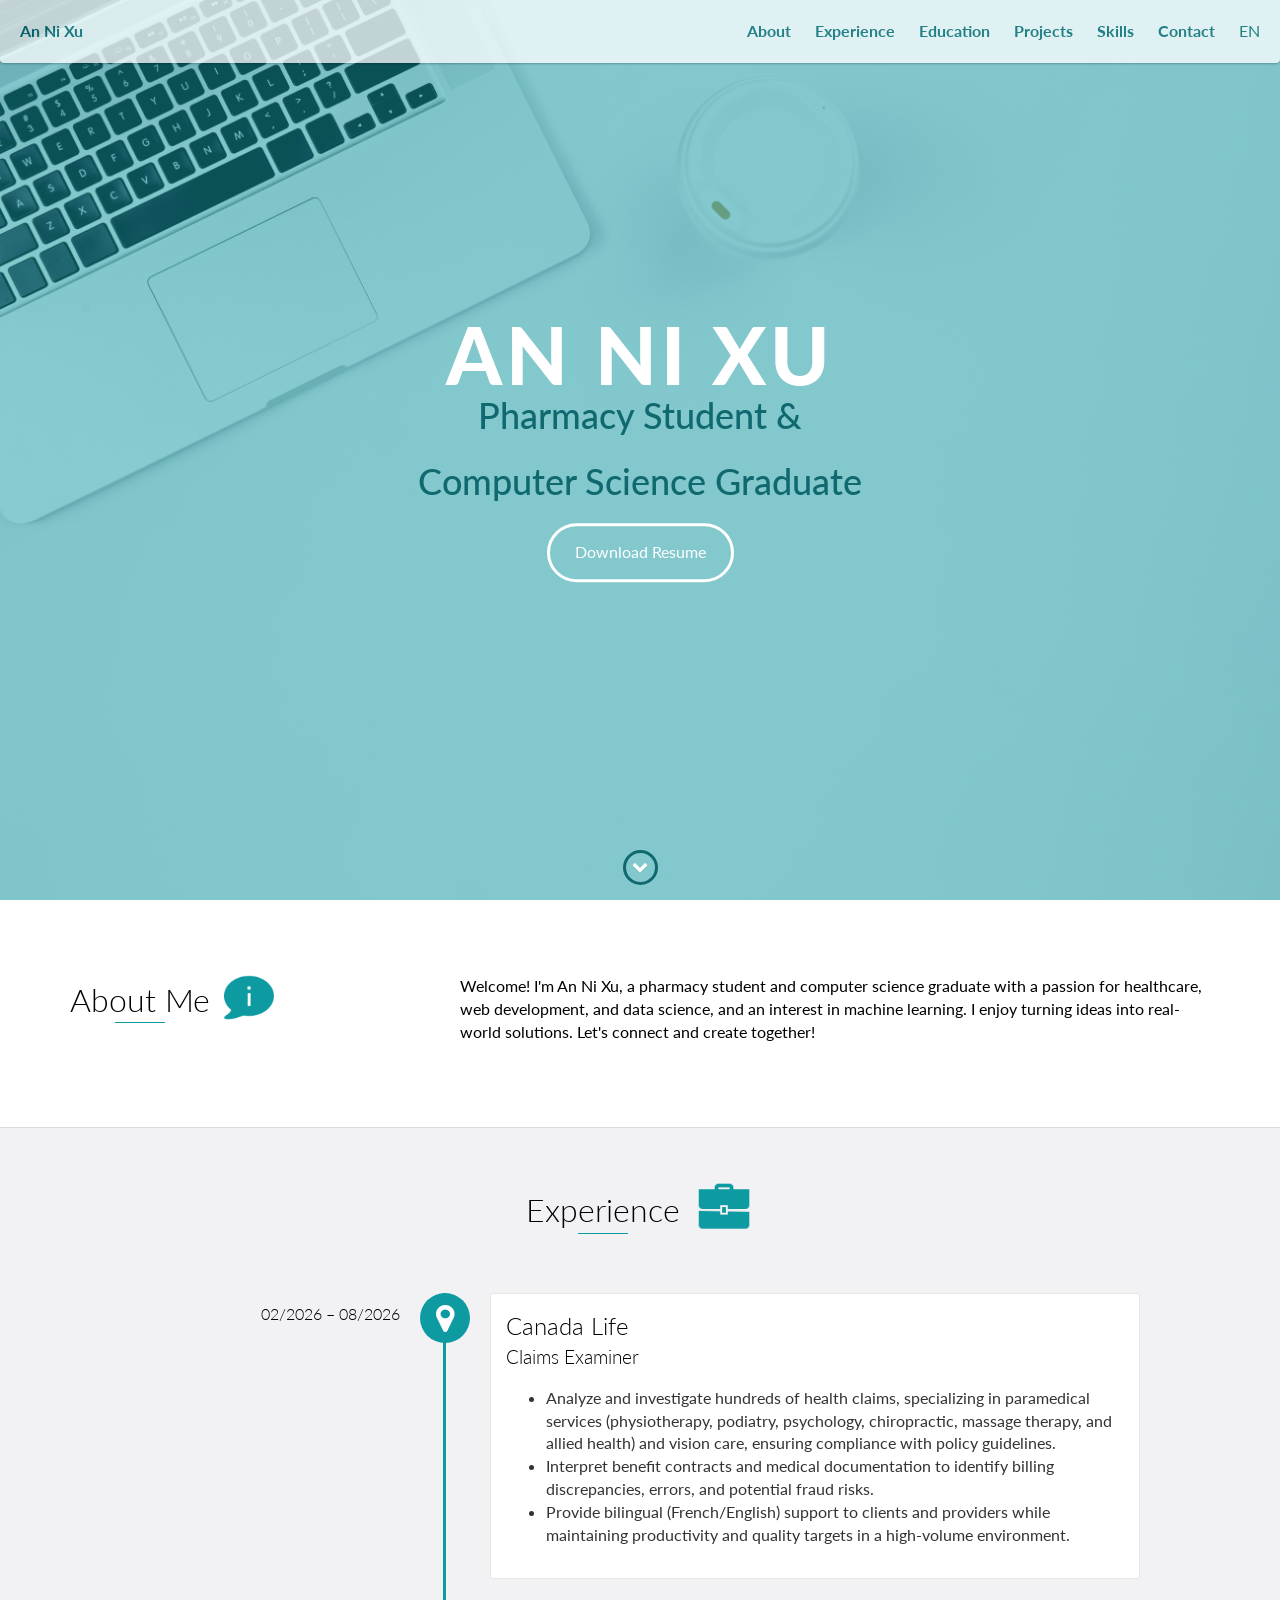
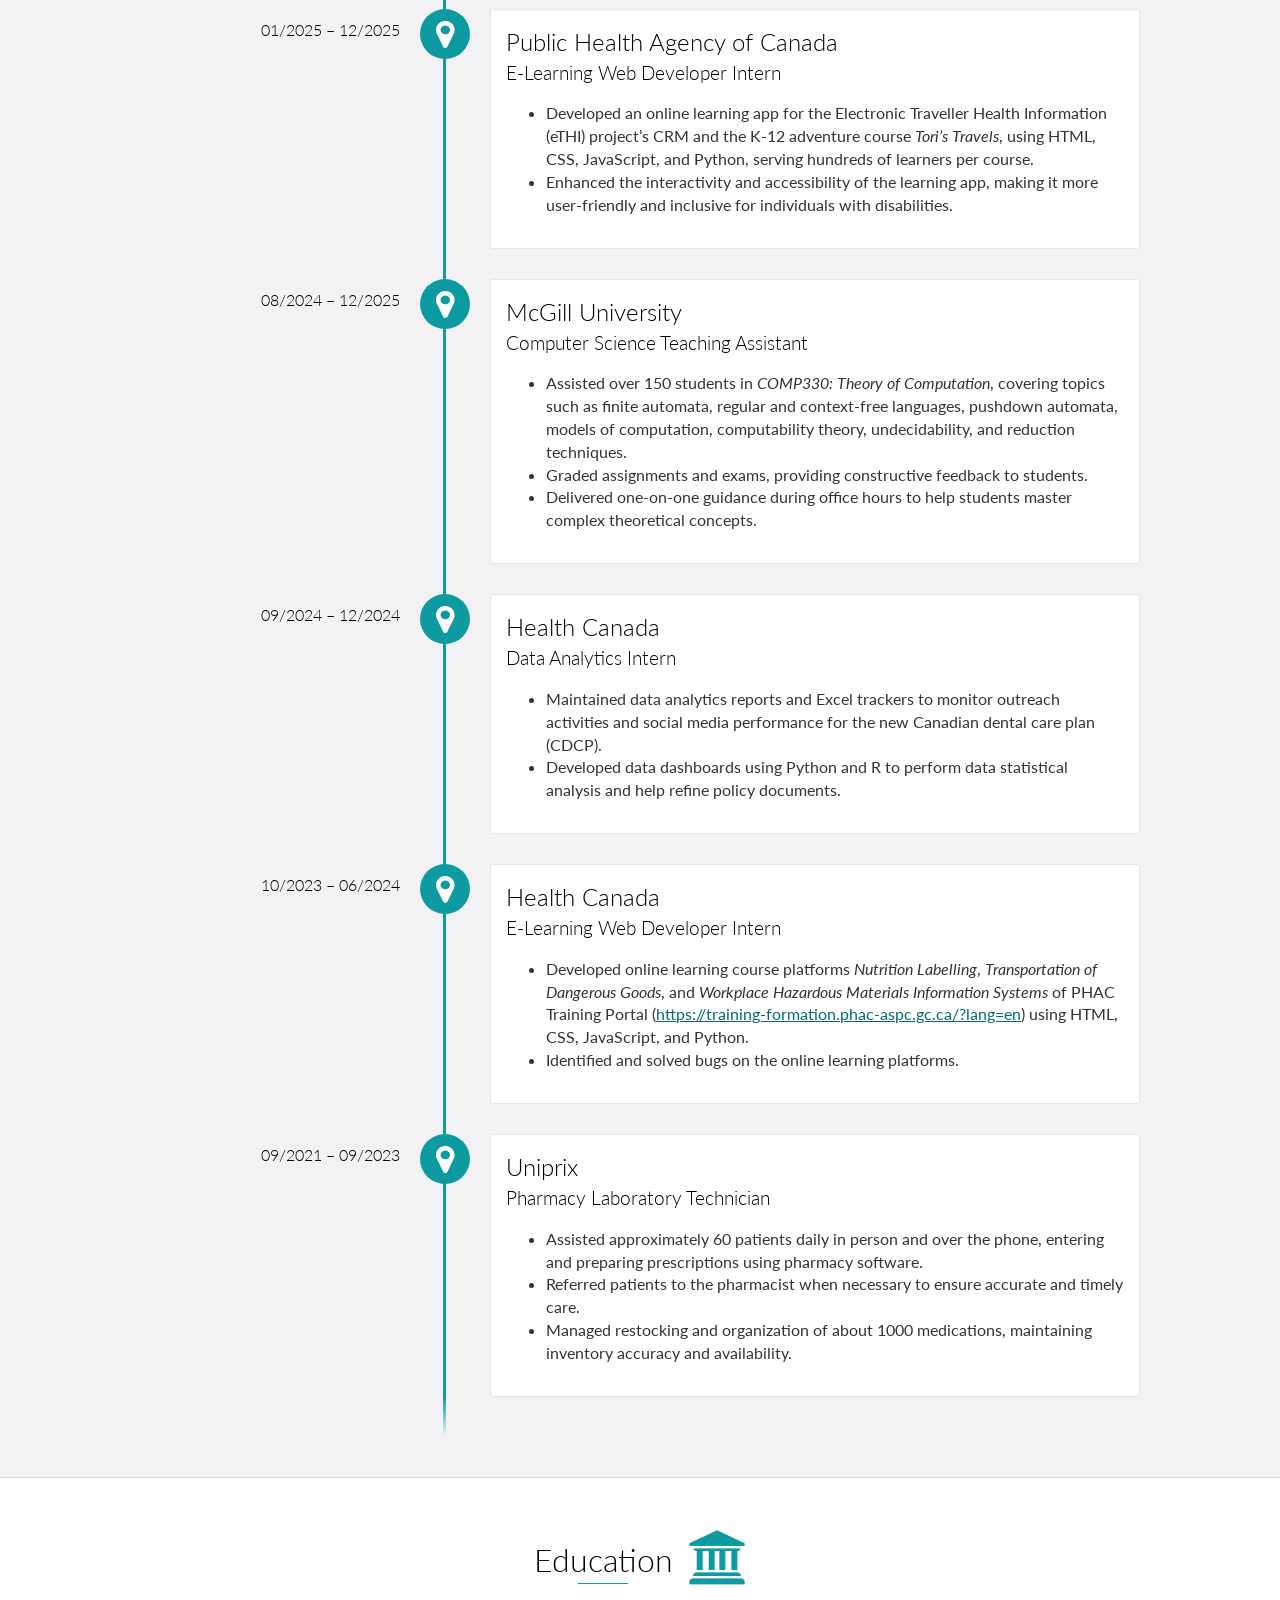
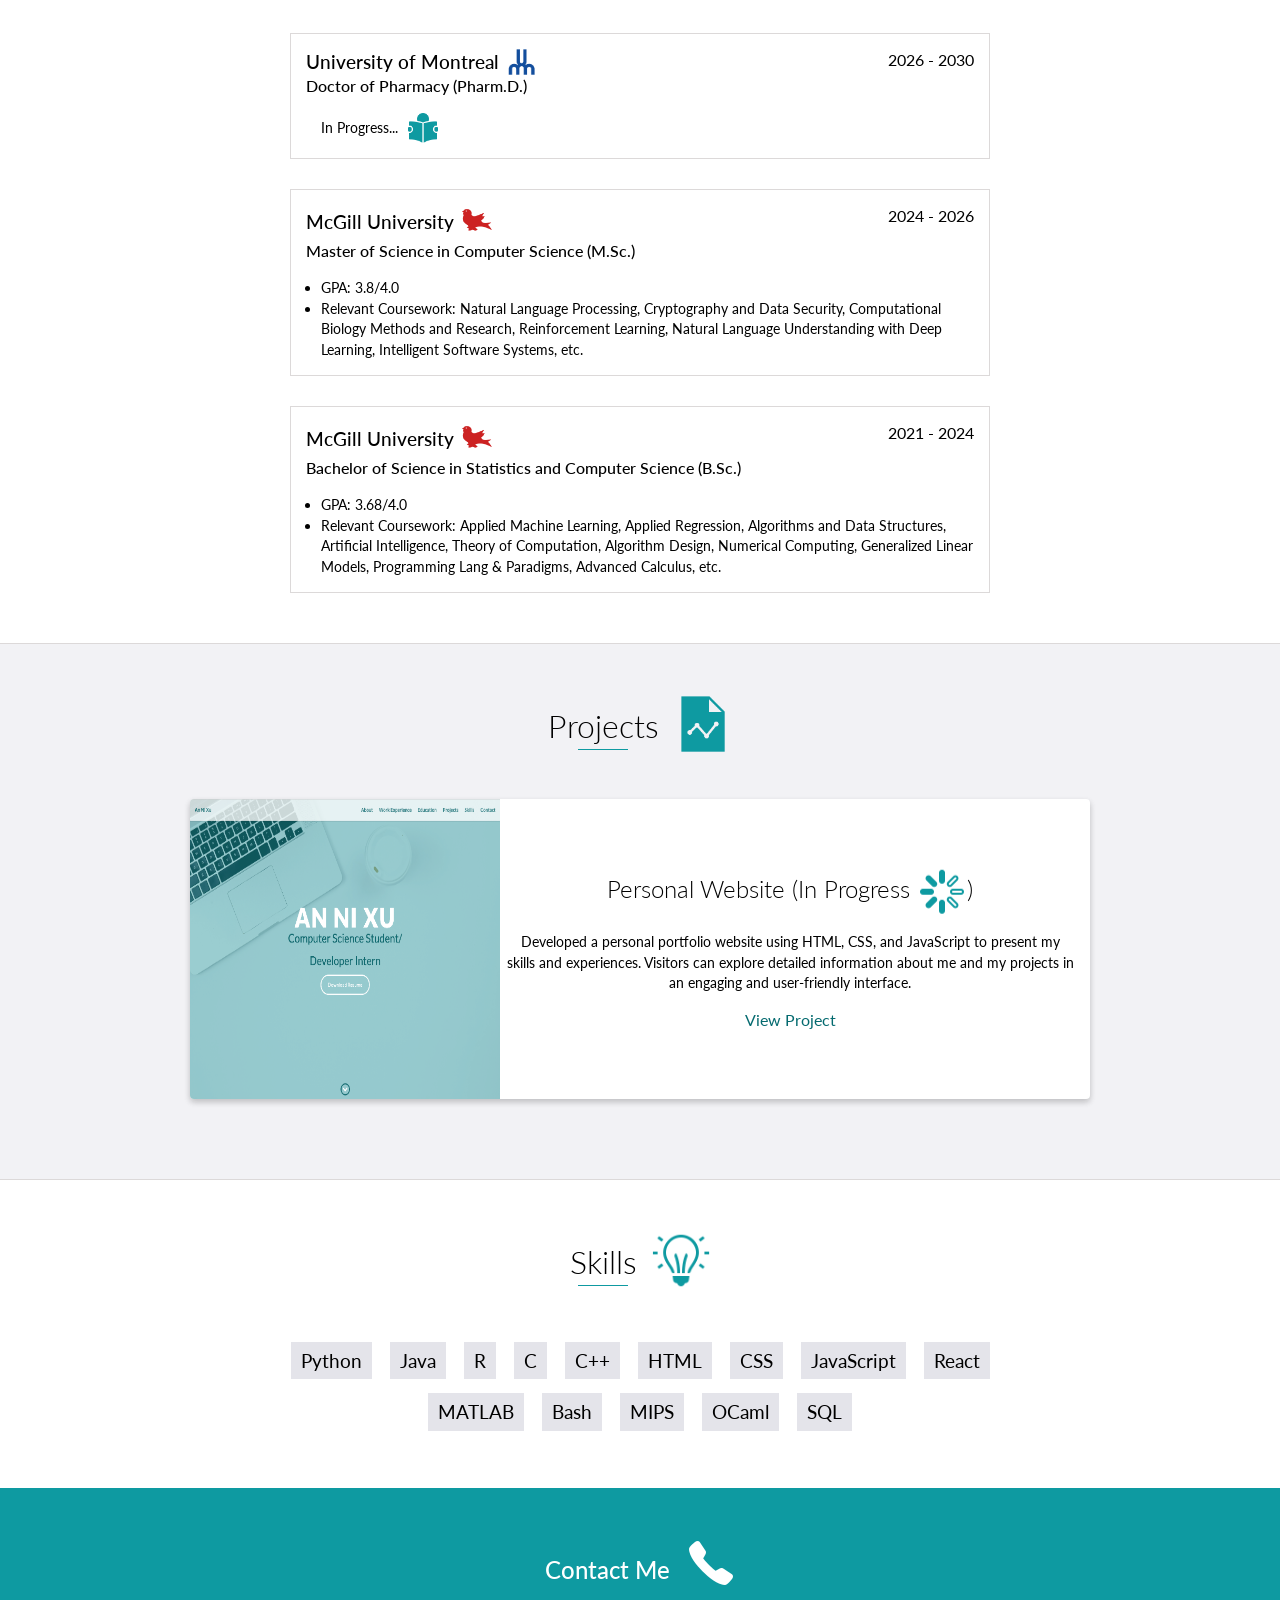
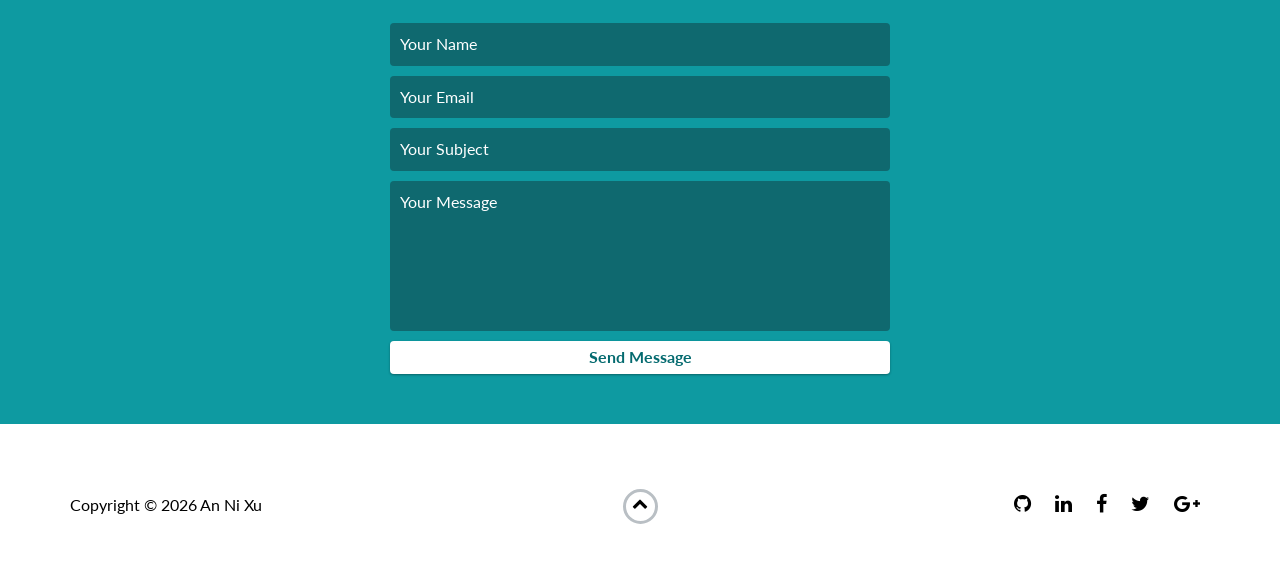
==== index.html @ 026b4505 "projects removal" ====
<!doctype html>
<html class="no-js" lang="en">
  <head>
    <meta charset="utf-8" />
    <meta http-equiv="X-UA-Compatible" content="IE=edge" />
    <meta name="viewport" content="width=device-width, initial-scale=1" />
    <title>An Ni Xu's Portfolio</title>
    <link rel="shortcut icon" href="favicon.ico" type="image/x-icon" />
    <link rel="icon" href="favicon.ico" type="image/x-icon" />
    <link
      href="https://fonts.googleapis.com/css?family=Lato:300,400,700,900"
      rel="stylesheet"
    />
    <link rel="stylesheet" href="libs/font-awesome/css/font-awesome.min.css" />
    <link href="css/bootstrap.min.css" rel="stylesheet" />
    <link href="css/styles.css" rel="stylesheet" />
  </head>

  <body>
    <div id="mobile-menu-open" class="shadow-large">
      <i class="fa fa-bars" aria-hidden="true"></i>
    </div>
    <!-- End #mobile-menu-toggle -->
    <header>
      <div id="mobile-menu-close">
        <span>Close</span> <i class="fa fa-times" aria-hidden="true"></i>
      </div>

      <ul id="menu" class="shadow">
        <li style="float: left; text-align: center">
          <a href="#lead"><strong>An Ni Xu</strong></a>
        </li>
        <li>
          <a href="#about"><strong data-i18n="nav_about">About</strong></a>
        </li>
        <li>
          <a href="#experience"
            ><strong data-i18n="nav_experience">Work Experience</strong></a
          >
        </li>
        <li>
          <a href="#education"
            ><strong data-i18n="nav_education">Education</strong></a
          >
        </li>
        <li>
          <a href="#projects"
            ><strong data-i18n="nav_projects">Projects</strong></a
          >
        </li>
        <li>
          <a href="#skills"><strong data-i18n="nav_skills">Skills</strong></a>
        </li>
        <li>
          <a href="#contact"
            ><strong data-i18n="nav_contact">Contact</strong></a
          >
        </li>

        <li class="language-switcher">
          <a href="#" id="language-toggle"><strong>EN</strong></a>
        </li>
      </ul>
    </header>
    <!-- End header -->

    <div id="lead">
      <div id="lead-content">
        <h1>An Ni Xu</h1>
        <h2 data-i18n="status1">Pharmacy Student &</h2>
        <h2 data-i18n="status2">Computer Science Graduate</h2>
        <a
          href="./pdfs/cv.pdf"
          target="_blank"
          class="btn-rounded-white"
          data-i18n="download_resume"
          >Download Resume</a
        >
      </div>
      <!-- End #lead-content -->

      <div id="lead-overlay"></div>

      <div id="lead-down">
        <span>
          <i class="fa fa-chevron-down" aria-hidden="true"></i>
        </span>
      </div>
      <!-- End #lead-down -->
    </div>
    <!-- End #lead -->

    <div id="about">
      <div class="container">
        <div class="row">
          <div class="col-md-4">
            <h2 class="heading" data-i18n="about_heading">About Me</h2>
            <img
              src="images/about-me-icon.png"
              style="
                margin-left: 10px;
                padding-bottom: 20px;
                width: 50px;
                height: 65px;
              "
              alt="Information icon"
            />
          </div>
          <div class="col-md-8">
            <p data-i18n="about_text">
              Welcome! I'm An Ni Xu, a pharmacy student and computer science
              graduate with a passion for healthcare, web development, and data
              science, and an interest in machine learning. I enjoy turning
              ideas into real-world solutions. Let’s connect and create
              together!
            </p>
          </div>
        </div>
      </div>
    </div>
    <!-- End #about -->

    <div id="experience" class="background-alt">
      <h2 class="heading" data-i18n="nav_experience">Work Experience</h2>
      <img
        src="images/work-icon.png"
        style="
          align-items: center;
          margin-left: 10px;
          padding-bottom: 20px;
          width: 60px;
          height: 80px;
        "
        alt="Work bag icon"
      />

      <div id="experience-timeline">
        <div data-date="02/2026 – 08/2026">
          <h3 data-i18n="canada_life">Canada Life</h3>
          <h4 data-i18n="claims_examiner">Claims Examiner</h4>
          <ul>
            <li data-i18n="CE_job1">
              Analyze and investigate hundreds of health claims, specializing in
              paramedical services (physiotherapy, podiatry, psychology,
              chiropractic, massage therapy, and allied health) and vision care,
              ensuring compliance with policy guidelines.
            </li>
            <li data-i18n="CE_job2">
              Interpret benefit contracts and medical documentation to identify
              billing discrepancies, errors, and potential fraud risks.
            </li>
            <li data-i18n="CE_job3">
              Provide bilingual (French/English) support to clients and
              providers while maintaining productivity and quality targets in a
              high-volume environment.
            </li>
          </ul>
        </div>

        <div data-date="01/2025 – 12/2025">
          <h3 data-i18n="public_health">Public Health Agency of Canada</h3>
          <h4 data-i18n="web_dev">E-Learning Web Developer Intern</h4>
          <ul>
            <li data-i18n="phac_dev_job1">
              Developed an online learning app for the Electronic Traveller
              Health Information (eTHI) project’s CRM and the K-12 adventure
              course <em>Tori’s Travels</em>, using HTML, CSS, JavaScript, and
              Python, serving hundreds of learners per course.
            </li>
            <li data-i18n="phac_dev_job2">
              Enhanced the interactivity and accessibility of the learning app,
              making it more user-friendly and inclusive for individuals with
              disabilities.
            </li>
          </ul>
        </div>

        <div data-date="08/2024 – 12/2025">
          <h3 data-i18n="mcgill_university">McGill University</h3>
          <h4 data-i18n="ta">Teaching Assistant</h4>
          <ul>
            <li data-i18n="ta_job1">
              Assisted over 150 students in
              <em>COMP330: Theory of Computation</em>, covering topics such as
              finite automata, regular and context-free languages, pushdown
              automata, models of computation, computability theory,
              undecidability, and reduction techniques.
            </li>
            <li data-i18n="ta_job2">
              Graded assignments and exams, providing constructive feedback to
              students.
            </li>
            <li data-i18n="ta_job3">
              Delivered one-on-one guidance during office hours to help students
              master complex theoretical concepts.
            </li>
          </ul>
        </div>

        <div data-date="09/2024 – 12/2024">
          <h3 data-i18n="health_canada">Health Canada</h3>
          <h4 data-i18n="data_analytics">Data Analytics Intern</h4>
          <ul>
            <li data-i18n="hc_data_job1">
              Maintained data analytics reports and Excel trackers to monitor
              outreach activities and social media performance for the new
              Canadian dental care plan (CDCP).
            </li>
            <li data-i18n="hc_data_job2">
              Developed data dashboards using Python and R to perform data
              statistical analysis and help refine policy documents.
            </li>
          </ul>
        </div>

        <div data-date="10/2023 – 06/2024">
          <h3 data-i18n="health_canada">Health Canada</h3>
          <h4 data-i18n="web_dev">E-Learning Web Developer Intern</h4>
          <ul>
            <li data-i18n="hc_dev_job1">
              Developed online learning course platforms
              <em>Nutrition Labelling</em>,
              <em>Transportation of Dangerous Goods</em>, and
              <em>Workplace Hazardous Materials Information Systems</em> of PHAC
              Training Portal (<a
                href="https://training-formation.phac-aspc.gc.ca/?lang=en"
                target="_blank"
                ><u>https://training-formation.phac-aspc.gc.ca/?lang=en</u></a
              >) using HTML, CSS, JavaScript, and Python.
            </li>
            <li data-i18n="hc_dev_job2">
              Identified and solved bugs on the online learning platforms.
            </li>
          </ul>
        </div>

        <div data-date="09/2021 – 09/2023">
          <h3>Uniprix</h3>
          <h4 data-i18n="lab_tech">Pharmacy Laboratory Technician</h4>
          <ul>
            <li data-i18n="pharm_tech_job1">
              Assisted approximately 60 patients daily in person and over the
              phone, entering and preparing prescriptions using pharmacy
              software.
            </li>
            <li data-i18n="pharm_tech_job2">
              Referred patients to the pharmacist when necessary to ensure
              accurate and timely care.
            </li>
            <li data-i18n="pharm_tech_job3">
              Managed restocking and organization of about 1000 medications,
              maintaining inventory accuracy and availability.
            </li>
          </ul>
        </div>
      </div>
    </div>
    <!-- End #experience -->

    <div id="education">
      <h2 class="heading" data-i18n="nav_education">Education</h2>
      <img
        src="images/university-icon.png"
        style="
          margin-left: 10px;
          padding-bottom: 20px;
          width: 60px;
          height: 80px;
        "
        alt="University icon"
      />

      <div class="education-block">
        <a href="https://www.umontreal.ca/" target="_blank">
          <h3 class="text-bigger-hover">
            <span data-i18n="university_of_montreal"
              >University of Montreal</span
            >
            <img
              src="images/udem-icon.png"
              class="title-icon-beside"
              alt="University of Montreal icon, a stylized blue “U” and “M” monogram"
            /></h3
        ></a>
        <span class="education-date">2026 - 2030</span>
        <a
          href="https://pharm.umontreal.ca/etudes/premier-cycle/doctorat-de-premier-cycle-en-pharmacie-pharm-d/"
          target="_blank"
        >
          <h4 data-i18n="doctor_pharmacy">Doctor of Pharmacy (Pharm.D.)</h4></a
        >
        <ul>
          <li class="status-item">
            <span data-i18n="in_progress">In progress...</span>
            <img
              src="images/study-icon.png"
              style="height: 3rem"
              alt="study icon"
            />
          </li>
        </ul>
      </div>

      <!-- End .education-block -->
      <div class="education-block">
        <a href="https://www.mcgill.ca" target="_blank">
          <h3 class="text-bigger-hover">
            <span data-i18n="mcgill_university">McGill University</span>
            <img
              src="images/mcgill-icon.png"
              class="title-icon-beside"
              alt="McGill icon, a red martlet"
            /></h3
        ></a>
        <span class="education-date">2024 - 2026</span>
        <a
          href="https://www.mcgill.ca/study/2024-2025/faculties/science/graduate/programs/master-science-msc-computer-science-non-thesis"
          target="_blank"
        >
          <h4 data-i18n="master_science_cs">
            Master of Science in Computer Science (M.Sc.)
          </h4></a
        >
        <ul>
          <li>GPA: 3.8/4.0</li>
          <li>
            Relevant Coursework: Natural Language Processing, Cryptography and
            Data Security, Computational Biology Methods and Research,
            Reinforcement Learning, Natural Language Understanding with Deep
            Learning, Intelligent Software Systems, etc.
          </li>
        </ul>
      </div>
      <!-- End .education-block -->

      <div class="education-block">
        <a href="https://www.mcgill.ca" target="_blank">
          <h3 class="text-bigger-hover">
            <span data-i18n="mcgill_university">McGill University</span>
            <img
              src="images/mcgill-icon.png"
              class="title-icon-beside"
              alt="McGill icon, a red martlet"
            />
          </h3>
        </a>
        <span class="education-date">2021 - 2024</span>
        <a
          href="https://www.mcgill.ca/mathstat/undergraduate/programs/b-sc/major-statistics-and-computer-science-b-sc"
          target="_blank"
        >
          <h4 data-i18n="bachelor_science_cs_stats">
            Bachelor of Science in Statistics and Computer Science (B.Sc.)
          </h4></a
        >
        <ul>
          <li>GPA: 3.68/4.0</li>
          <li>
            Relevant Coursework: Applied Machine Learning, Applied Regression,
            Algorithms and Data Structures, Artificial Intelligence, Theory of
            Computation, Algorithm Design, Numerical Computing, Generalized
            Linear Models, Programming Lang & Paradigms, Advanced Calculus, etc.
          </li>
        </ul>
      </div>
      <!-- End .education-block -->
    </div>
    <!-- End #education -->

    <div id="projects" class="background-alt">
      <h2 class="heading" data-i18n="nav_projects">Projects</h2>
      <img
        src="images/project-icon.png"
        style="
          margin-left: 10px;
          padding-bottom: 20px;
          width: 60px;
          height: 80px;
        "
        alt="Project report icon"
      />
      <div class="container">
        <div class="row">
          <!--
           <div class="project shadow-large">
           <div class="project-image">
             <img src="images/project.jpg" />
           </div>
          
           <div class="project-info">
             <h3>
               Money Saver (In Progress
               <img src="images/in-progress-icon.png" />)
             </h3>
             <p>
               Website that enables users to search for discounted clothing
               items across various retailers such as Uniqlo, Dynamite, and
               Aritzia. Developed using Python's web scraping techniques, the
               platform aggregates sales data from multiple sources, providing
               users with a centralized hub to browse and purchase discounted
               fashion items.
             </p>
             <a href="#">View Project</a>
           </div>
          
         </div>
        
         -->
          <!--
          <div class="project shadow-large">
            <div class="project-image">
              <img
                src="images/textual-data.jpg"
                style="width: 310px; height: 300px"
                alt="Project image of top 20 IMDB features by logistic regression"
              />
            </div>
            
            <div class="project-info">
              <h3>Textual Data Classification (Python)</h3>

              <p>
                Developed machine learning models, including logistic
                regression, multiclass regression, and Decision Trees(DTs). Used
                these models to conduct classification tasks(sentiment analysis
                and class prediction) on two distinct textual datasets.
                Evaluated models’ performances in terms of accuracy and
                effectiveness.
              </p>
              <a
                href="https://github.com/ANX888ii/Textual-Data-Classification"
                target="_blank"
                >View Project</a
              >
            </div>
            
          </div>
        -->
          <!-- End .project -->
          <!--
          <div class="project shadow-large">
            <div class="project-image">
              <img
                src="images/cancer-data.jpg"
                style="height: 310px; width: 300px"
                alt="Project image of accuracy chart"
              />
            </div>
            
            <div class="project-info">
              <h3>Virtual Cancer Doctor (Python)</h3>
              <p>
                Created machine learning models from scratch, including
                K-Nearest Neighbour (KNNs) and Decision Trees (DTs). Used these
                models to detect cancer across two distinct health datasets.
                Evaluated their performances in terms of accuracy and
                effectiveness.
              </p>
              <a
                href="https://github.com/ANX888ii/Cancer-Data-Classification"
                target="_blank"
                >View Project</a
              >
            </div>
           
          </div>-->
          <!-- End .project -->
          <!--
          <div class="project shadow-large">
            <div class="project-image">
              <img
                src="images/sign-language.jpg"
                style="width: 310px; height: 300px"
                alt="Project image of sign-language representing different English characters"
              />
            </div>
            
            <div class="project-info">
              <h3>Sign-Language Translator (Python)</h3>
              <p>
                Designed a machine learning model for image classification using
                a multilayer perceptron (MLP) from scratch. Used MLP and
                Convolutional Neural Network (CNN) to classify diverse sign
                language images and predict the corresponding alphabet.
              </p>
              <a
                href="https://github.com/ANX888ii/Sign-Language-Image-Data-Classification"
                target="_blank"
                >View Project</a
              >
            </div>
            
          </div>-->

          <!-- End .project -->
          <!--
          <div class="project shadow-large">
            <div class="project-image">
              <img
                src="images/AI-survival.png"
                style="width: 310px; height: 300px"
                alt="Project image of AI colosseum grid"
              />
            </div>
            
            <div class="project-info">
              <h3>AI Colosseum Survival (Python)</h3>
              <p>
                Built using the AI algorithm with beta-alpha pruning technique
                that allows players to strategically block their opponents by
                placing walls on a grid board.
              </p>
              <a
                href="https://github.com/ANX888ii/AI-Colosseum-Survival"
                target="_blank"
                >View Project</a
              >
            </div>
            
          </div>
          -->
          <!-- End .project -->
          <!--
          <div class="project shadow-large">
            <div class="project-image">
              <img
                src="images/mini-chess-image.jpg"
                style="width: 310px; height: 300px"
                alt="Project image of mini chess"
              />
            </div>
            
            <div class="project-info">
              <h3>Mini Chess (Java)</h3>
              <p>
                Implemented API to drive an interactive visualizer that allows
                users to play a mini digital chess game on a computer. Employed
                chess rules to manipulate the movement of each type of piece
                (King, Queen, Bishop, etc.).
              </p>
              <a href="https://github.com/ANX888ii/Mini-Chess" target="_blank"
                >View Project</a
              >
            </div>
           
          </div>
          -->
          <!-- End .project -->

          <div class="project shadow-large">
            <div class="project-image">
              <img
                src="images/website.jpg"
                style="width: 310px; height: 300px"
                alt="Project image of personal website"
              />
            </div>
            <!-- End .project-image -->
            <div class="project-info">
              <h3>
                Personal Website (In Progress
                <img
                  src="images/in-progress-icon.png"
                  alt="Loading icon"
                  style="width: 50px; height: 50px"
                />)
              </h3>
              <p>
                Developed a personal portfolio website using HTML, CSS, and
                JavaScript to present my skills and experiences. Visitors can
                explore detailed information about me and my projects in an
                engaging and user-friendly interface.
              </p>
              <a href="https://ANX888ii.github.io" target="_blank"
                >View Project</a
              >
            </div>
            <!-- End .project-info -->
          </div>
          <!-- End .project -->
        </div>
      </div>
    </div>

    <!-- End #projects -->

    <div id="skills">
      <h2 class="heading" data-i18n="nav_skills">Skills</h2>
      <img
        src="images/skills-icon.png"
        style="
          margin-left: 10px;
          padding-bottom: 20px;
          width: 60px;
          height: 80px;
        "
        alt="Light bulb icon"
      />
      <ul>
        <li>Python</li>
        <li>Java</li>
        <li>R</li>
        <li>C</li>
        <li>C++</li>
        <li>HTML</li>
        <li>CSS</li>
        <li>JavaScript</li>
        <li>React</li>
        <li>MATLAB</li>
        <li>Bash</li>
        <li>MIPS</li>
        <li>OCaml</li>
        <li>SQL</li>
      </ul>
    </div>

    <!-- End #skills -->

    <div id="contact">
      <h2>
        <span data-i18n="contact_me">Contact Me</span>
        <img
          src="images/contact-me-icon.png"
          style="margin-left: 10px; padding-bottom: 20px"
          alt="Phone icon"
        />
      </h2>

      <div id="contact-form">
        <form method="POST" action="https://formsubmit.co/annixu82@gmail.com">
          <input
            type="hidden"
            name="_subject"
            value="Contact request from personal website"
          />

          <input
            id="name"
            name="name"
            placeholder="Your Name"
            required
            aria-label="Your Name"
            data-i18n-placeholder="your_name"
            data-i18n-aria-label="your_name"
          />

          <input
            type="email"
            name="_replyto"
            placeholder="Your Email"
            required
            aria-label="Your Email"
            data-i18n-placeholder="your_email"
            data-i18n-aria-label="your_email"
          />
          <input
            name="subject"
            placeholder="Your Subject"
            required
            aria-label="Your Subject"
            data-i18n-placeholder="your_subject"
            data-i18n-aria-label="your_subject"
          />
          <textarea
            name="message"
            placeholder="Your Message"
            required
            aria-label="Your Message"
            data-i18n-placeholder="your_message"
            data-i18n-aria-label="your_message"
          ></textarea>
          <button type="submit" data-i18n="send_message">Send Message</button>
        </form>
      </div>
      <!-- End #contact-form -->
    </div>
    <!-- End #contact -->

    <footer>
      <div class="container">
        <div class="row">
          <div class="col-sm-5 copyright">
            <p>Copyright &copy; <span id="current-year"></span> An Ni Xu</p>
          </div>
          <div class="col-sm-2 top">
            <span id="to-top">
              <i class="fa fa-chevron-up" aria-hidden="true"></i>
            </span>
          </div>
          <div class="col-sm-5 social">
            <ul>
              <li>
                <a
                  href="https://github.com/"
                  target="_blank"
                  aria-label="Github"
                  ><i class="fa fa-github" aria-hidden="true"></i
                ></a>
              </li>
              <!--
             <li>
               <a
                 href="https://stackoverflow.com/"
                 target="_blank"
                 aria-label="Stackoverflow"
                 ><i class="fa fa-stack-overflow" aria-hidden="true"></i
               ></a>
             </li>-->
              <li>
                <a
                  href="https://www.linkedin.com/in/an-ni-xu-58a1413a2/"
                  target="_blank"
                  aria-label="LinkedIn"
                  ><i class="fa fa-linkedin" aria-hidden="true"></i
                ></a>
              </li>
              <li>
                <a
                  href="https://www.facebook.com/"
                  target="_blank"
                  aria-label="Facebook"
                  ><i class="fa fa-facebook" aria-hidden="true"></i
                ></a>
              </li>
              <li>
                <a
                  href="https://twitter.com/"
                  target="_blank"
                  aria-label="Twitter"
                  ><i class="fa fa-twitter" aria-hidden="true"></i
                ></a>
              </li>
              <li>
                <a
                  href="https://plus.google.com/"
                  target="_blank"
                  aria-label="Google"
                  ><i class="fa fa-google-plus" aria-hidden="true"></i
                ></a>
              </li>
            </ul>
          </div>
        </div>
      </div>
    </footer>
    <!-- End footer -->

    <script src="https://ajax.googleapis.com/ajax/libs/jquery/1.12.4/jquery.min.js"></script>
    <script src="js/scripts.min.js"></script>
  </body>
</html>
---- css/styles.css ----
/*!
    Title: Dev Portfolio Template
    Version: 1.2.2
    Last Change: 03/25/2020
    Author: Ryan Fitzgerald
    Repo: https://github.com/RyanFitzgerald/devportfolio-template
    Issues: https://github.com/RyanFitzgerald/devportfolio-template/issues

    Description: This file contains all the styles associated with the page
    that don't come from third party libraries. This file gets compiled using
    Gulp and send to the /css folder which is then loaded on the page.
*/
body {
  font-family: "Lato", sans-serif;
  font-size: 16px;
}
body.active {
  overflow: hidden;
  z-index: -1;
}
.no-js #experience-timeline > div {
  background: #fff;
  padding: 10px;
  margin-bottom: 10px;
  border: 1px solid #dcd9d9;
}
.no-js #experience-timeline > div h3 {
  font-size: 1.5em;
  font-weight: 300;
  color: #02565c;
  display: inline-block;
  margin: 0;
}
.no-js #experience-timeline > div h4 {
  font-size: 1.2em;
  font-weight: 300;
  color: black;
  margin: 0 0 15px 0;
}
.no-js #experience-timeline > div p {
  color: black;
  font-size: 0.9em;
  margin: 0;
}
.no-js #experience-timeline:before,
.no-js #experience-timeline:after {
  content: none;
}
@keyframes dropHeader {
  0% {
    transform: translateY(-100%);
  }
  100% {
    transform: translateY(0);
  }
}
header {
  position: fixed;
  top: 0;
  left: 0;
  right: 0;
  opacity: 0.75;
  text-align: center;
  z-index: 10;
  animation-name: dropHeader;
  animation-iteration-count: 1;
  animation-timing-function: ease;
  animation-duration: 0.75s;
}
header:hover {
  opacity: 1;
}
header ul {
  display: block;
  background: #fff;
  text-align: right;
  padding: 10px;
  margin: 0;
  border-bottom-right-radius: 4px;
  border-bottom-left-radius: 4px;
}
header li {
  display: inline-block;
}
header a {
  display: block;
  color: #046a6f;
  padding: 10px;
}
header a:hover {
  color: #02565c;
  text-decoration: none;
  background: #eee;
  border-radius: 4px;
}
header a:focus {
  color: #0e9aa1;
  text-decoration: none;
}
header.active {
  display: block;
}
header.sticky {
  position: fixed;
  z-index: 999;
}
#menu.active {
  display: block;
}
#mobile-menu-open {
  display: none;
  cursor: pointer;
  position: fixed;
  right: 15px;
  top: 10px;
  color: #0e9aa1;
  font-size: 1.5em;
  z-index: 20;
  padding: 0 7px;
  border-radius: 4px;
  background: #fff;
}
#mobile-menu-close {
  display: none;
  text-align: right;
  width: 100%;
  background: #fff;
  font-size: 1.5em;
  padding-right: 15px;
  padding-top: 10px;
  cursor: pointer;
  color: #0e9aa1;
}
#mobile-menu-close span {
  font-size: 0.5em;
  text-transform: uppercase;
}
#mobile-menu-close i {
  vertical-align: middle;
}
footer {
  padding: 50px 0;
}
.copyright {
  padding-top: 20px;
}
.copyright p {
  margin: 0;
  color: black;
}
.top {
  text-align: center;
}
.top span {
  cursor: pointer;
  display: block;
  margin: 15px auto 0 auto;
  width: 35px;
  height: 35px;
  border-radius: 50%;
  border: 3px solid #b9bfc4;
  text-align: center;
}
.top i {
  color: black;
}
.social {
  text-align: right;
}
.social ul {
  margin: 5px 0 0 0;
  padding: 0;
}
.social li {
  display: inline-block;
  font-size: 1.25em;
  list-style: none;
}
.social a {
  display: block;
  color: black;
  padding: 10px;
}
.social a:hover {
  color: #0e9aa1;
}
.btn-rounded-white {
  display: inline-block;
  color: #fff;
  padding: 15px 25px;
  border: 3px solid #fff;
  border-radius: 30px;
  transition: 0.5s ease all;
}
.btn-rounded-white:hover {
  color: #0e9aa1;
  background: #fff;
  text-decoration: none;
}
.shadow {
  box-shadow:
    0 1px 3px rgba(0, 0, 0, 0.12),
    0 1px 2px rgba(0, 0, 0, 0.24);
}
.shadow-large {
  box-shadow:
    0 3px 6px rgba(0, 0, 0, 0.08),
    0 3px 6px rgba(0, 0, 0, 0.15);
}
.heading {
  position: relative;
  display: inline-block;
  font-size: 2em;
  font-weight: 300;
  margin: 0 0 30px 0;
}
.heading:after {
  position: absolute;
  content: "";
  top: 100%;
  height: 1px;
  width: 50px;
  left: 0;
  right: 0;
  margin: 0 auto;
  background: #0e9aa1;
}
.background-alt {
  background: #f2f2f5;
}
#lead {
  position: relative;
  height: 100vh;
  min-height: 500px;
  max-height: 1080px;
  /*background: url(../images/lead-bg.jpg);*/
  background: url(../images/background-laptop.jpg);
  background-size: cover;
  padding: 15px;
  overflow: hidden;
}
#lead-content {
  position: absolute;
  z-index: 10;
  top: 50%;
  left: 50%;
  transform: translate(-50%, -50%);
  text-align: center;
}
#lead-content h1,
#lead-content h2 {
  margin: 0;
}
#lead-content h1 {
  color: white;
  font-weight: 900;
  font-size: 5em;
  text-transform: uppercase;
  letter-spacing: 0.05em;
  line-height: 0.9em;
}
#lead-content h2 {
  color: #0f696f;
  font-weight: 500;
  font-size: 2.25em;
  margin-bottom: 15px;
}
#lead-overlay {
  position: absolute;
  height: 100%;
  width: 100%;
  top: 0;
  right: 0;
  bottom: 0;
  left: 0;
  background: #0e9aa1;
  opacity: 0.5;
  z-index: 1;
}
#lead-down {
  position: absolute;
  left: 0;
  right: 0;
  width: 100%;
  text-align: center;
  z-index: 10;
  bottom: 15px;
  color: #fff;
}
#lead-down span {
  cursor: pointer;
  display: block;
  margin: 0 auto;
  width: 35px;
  height: 35px;
  border-radius: 50%;
  border: 3px solid #0f696f;
  text-align: center;
}
#lead-down i {
  animation: pulsate 1.5s ease;
  animation-iteration-count: infinite;
  padding-top: 5px;
}
@keyframes pulsate {
  0% {
    transform: scale(1, 1);
  }
  50% {
    transform: scale(1.2, 1.2);
  }
  100% {
    transform: scale(1, 1);
  }
}
#about {
  padding: 75px 15px;
  border-bottom: 1px solid #dcd9d9;
}
#about h2 {
  color: black;
}
#about p {
  color: black;
  margin: 0;
}
#experience {
  padding: 50px 15px;
  text-align: center;
  border-bottom: 1px solid #dcd9d9;
}
#experience h2 {
  color: black;
}
#experience-timeline {
  margin: 30px auto 0 auto;
  position: relative;
  max-width: 1000px;
}
#experience-timeline:before {
  position: absolute;
  content: "";
  top: 0;
  bottom: 0;
  left: 303px;
  right: auto;
  height: 100%;
  width: 3px;
  background: #0e9aa1;
  z-index: 0;
}
#experience-timeline:after {
  position: absolute;
  content: "";
  width: 3px;
  height: 40px;
  background: #0e9aa1;
  background: linear-gradient(to bottom, #0e9aa1, rgba(52, 152, 219, 0));
  top: 100%;
  left: 303px;
}
.vtimeline-content {
  margin-left: 350px;
  background: #fff;
  border: 1px solid #e6e6e6;
  padding: 15px;
  border-radius: 3px;
  text-align: left;
}
.vtimeline-content h3 {
  font-size: 1.5em;
  font-weight: 300;
  color: black;
  display: inline-block;
  margin: 0;
}
.vtimeline-content h4 {
  font-size: 1.2em;
  font-weight: 300;
  color: black;
  margin: 0 0 15px 0;
}
.vtimeline-content p {
  color: black;
  font-size: 0.9em;
  margin: 0;
}
.vtimeline-point {
  position: relative;
  display: block;
  vertical-align: top;
  margin-bottom: 30px;
}
.vtimeline-icon {
  position: relative;
  color: #fff;
  width: 50px;
  height: 50px;
  background: #0e9aa1;
  border-radius: 50%;
  float: left;
  z-index: 99;
  margin-left: 280px;
}
.vtimeline-icon i {
  display: block;
  font-size: 2em;
  margin-top: 10px;
}
.vtimeline-date {
  width: 260px;
  text-align: right;
  position: absolute;
  left: 0;
  top: 10px;
  font-weight: 300;
  color: black;
}
#education {
  padding: 50px 15px 20px 15px;
  border-bottom: 1px solid #dcd9d9;
  text-align: center;
}
#education h2 {
  color: black;
  margin-bottom: 50px;
}
.education-block {
  max-width: 700px;
  margin: 0 auto 30px auto;
  padding: 15px;
  border: 1px solid #dcd9d9;
  text-align: left;
}
.education-block h3 {
  font-weight: 500;
  float: left;
  margin: 0;
  color: black;
}
.education-block span {
  color: black;
  float: right;
}
.education-block h4 {
  color: black;
  clear: both;
  font-weight: 500;
  margin: 0 0 15px 0;
}
.education-block p,
.education-block ul {
  margin: 0;
  color: black;
  font-size: 0.9em;
}
.education-block ul {
  padding: 0 0 0 15px;
}
#projects {
  padding: 50px 15px;
  border-bottom: 1px solid #dcd9d9;
  text-align: center;
}
#projects h2 {
  color: black;
  margin-bottom: 50px;
}
.project {
  position: relative;
  max-width: 900px;
  margin: 0 auto 30px auto;
  overflow: hidden;
  background: #fff;
  border-radius: 4px;
  transition: all 0.3s ease-in-out;
}
.project:hover {
  transform: scale(1.05);
}
.project-image {
  float: left;
}
.project-info {
  position: absolute;
  top: 50%;
  transform: translateY(-50%);
  margin-left: 300px;
  padding: 15px;
}
.project-info h3 {
  font-size: 1.5em;
  font-weight: 300;
  color: black;
  margin: 0 0 15px 0;
}
.project-info p {
  color: black;
  margin: 0 0 15px 0;
  font-size: 0.9em;
}
.no-image .project-info {
  position: relative;
  margin: 0;
  padding: 30px 15px;
  transform: none;
}
#more-projects {
  display: none;
}
#skills {
  padding: 50px 15px;
  text-align: center;
}
#skills h2 {
  color: black;
  margin-bottom: 50px;
}
#skills ul {
  display: block;
  margin: 0 auto;
  padding: 0;
  max-width: 800px;
}
#skills li {
  display: inline-block;
  margin: 7px;
  padding: 5px 10px;
  color: black;
  background: #e4e4ea;
  list-style: none;
  cursor: default;
  font-size: 1.2em;
}
#contact {
  padding: 50px 15px;
  /*background: #0e9aa1;*/
  background: #0e9aa1;
  text-align: center;
}
#contact h2 {
  margin: 0 0 15px 0;
  color: #fff;
  font-weight: 500;
}
#contact-form {
  max-width: 500px;
  margin: 0 auto;
}
#contact-form input,
#contact-form textarea {
  display: block;
  width: 100%;
  padding: 10px;
  border-radius: 4px;
  border: none;
  margin-bottom: 10px;
  background: #0f696f;
  color: #fff;
  transition: 0.5s ease all;
}
#contact-form input::-webkit-input-placeholder,
#contact-form textarea::-webkit-input-placeholder {
  color: #fff;
}
#contact-form input:-moz-placeholder,
#contact-form textarea:-moz-placeholder {
  color: #fff;
  opacity: 1;
}
#contact-form input::-moz-placeholder,
#contact-form textarea::-moz-placeholder {
  color: #fff;
  opacity: 1;
}
#contact-form input:-ms-input-placeholder,
#contact-form textarea:-ms-input-placeholder {
  color: #fff;
}
#contact-form input:focus,
#contact-form textarea:focus {
  outline: none;
  background: #013438;
}
#contact-form textarea {
  height: 150px;
  resize: none;
}
#contact-form button {
  display: block;
  width: 100%;
  background: #fff;
  border-radius: 4px;
  padding: 5px 10px;
  border: none;
  color: #046a6f;
  font-weight: 700;
  box-shadow:
    0 1px 3px rgba(0, 0, 0, 0.12),
    0 1px 2px rgba(0, 0, 0, 0.24);
  transition: 0.5s ease all;
}
#contact-form button:hover {
  box-shadow:
    0 10px 20px rgba(0, 0, 0, 0.19),
    0 6px 6px rgba(0, 0, 0, 0.23);
}
.optional-section {
  padding: 50px 15px;
  text-align: center;
  border-top: 1px solid #dcd9d9;
}
.optional-section h2 {
  color: black;
}
.optional-section-block {
  max-width: 700px;
  margin: 0 auto 30px auto;
  padding: 15px;
  border: 1px solid #dcd9d9;
  background: #fff;
  text-align: left;
}
.optional-section-block h3 {
  font-weight: 500;
  margin: 0 0 15px 0;
  color: black;
}
.optional-section-block h4 {
  color: black;
  clear: both;
  font-weight: 500;
  margin: 0 0 15px 0;
}
.optional-section-block p,
.optional-section-block ul {
  margin: 0 0 15px 0;
  color: black;
  font-size: 0.9em;
}
.optional-section-block ul {
  padding: 0 0 0 15px;
}
@media only screen and (max-width: 750px) {
  #experience-timeline:before,
  #experience-timeline:after {
    left: 23px;
  }
  .vtimeline-date {
    width: auto;
    text-align: left;
    position: relative;
    margin-bottom: 15px;
    display: block;
    margin-left: 70px;
  }
  .vtimeline-icon {
    margin-left: 0;
  }
  .vtimeline-content {
    margin-left: 70px;
  }
}
@media only screen and (max-width: 992px) {
  #lead {
    height: auto;
    min-height: auto;
    max-height: auto;
    padding: 100px 15px;
  }
  #lead-content {
    position: relative;
    transform: none;
    left: auto;
    top: auto;
  }
  #lead-content h1 {
    font-size: 3em;
  }
  #lead-content h2 {
    font-size: 1.75em;
  }
  #about {
    text-align: center;
  }
  #about p {
    text-align: left;
  }
}
@media only screen and (max-width: 768px) {
  header {
    position: fixed;
    display: none;
    z-index: 999;
    animation: none;
    bottom: 0;
    height: 100%;
  }
  #mobile-menu-open,
  #mobile-menu-close {
    display: block;
  }
  #menu {
    height: 100%;
    overflow-y: auto;
    box-shadow: none;
    border-radius: 0;
    width: 100%;
  }
  #menu li {
    display: block;
    margin-bottom: 10px;
  }
  #lead-content h1 {
    font-size: 2em;
  }
  #lead-content h2 {
    font-size: 1.3em;
  }
  #lead-content a {
    padding: 10px 20px;
  }
  #lead-down {
    display: none;
  }
  .education-block h3,
  .education-block span {
    float: none;
  }
  .project-image {
    display: none;
  }
  .project-info {
    position: relative;
    margin: 0;
    padding: 30px 15px;
    top: auto;
    transform: none;
  }
  footer {
    text-align: center;
  }
  .social {
    text-align: center;
  }
}
@media only screen and (max-width: 480px) {
  #lead-content h1 {
    font-size: 1.5em;
  }
  #lead-content h2 {
    font-size: 1em;
  }
  #lead-content a {
    font-size: 0.9em;
    padding: 5px 10px;
  }
}

.school-name:hover {
  font-size: bold;
}

.text-bigger-hover {
  position: relative;
  max-width: 900px;
  margin: 0 auto 30px auto;
  overflow: hidden;
  background: #fff;
  border-radius: 4px;
  transition: all 0.3s ease-in-out;
  display: flex;
  align-items: center;
  gap: 0.5rem;
}

.text-bigger-hover:hover {
  transform: scale(1.02);
  font-weight: 700;
}

.title-icon-beside {
  width: 3.5rem;
  height: auto;
  vertical-align: middle;
}

.status-item {
  display: flex;
  align-items: center;
  gap: 10px;
}
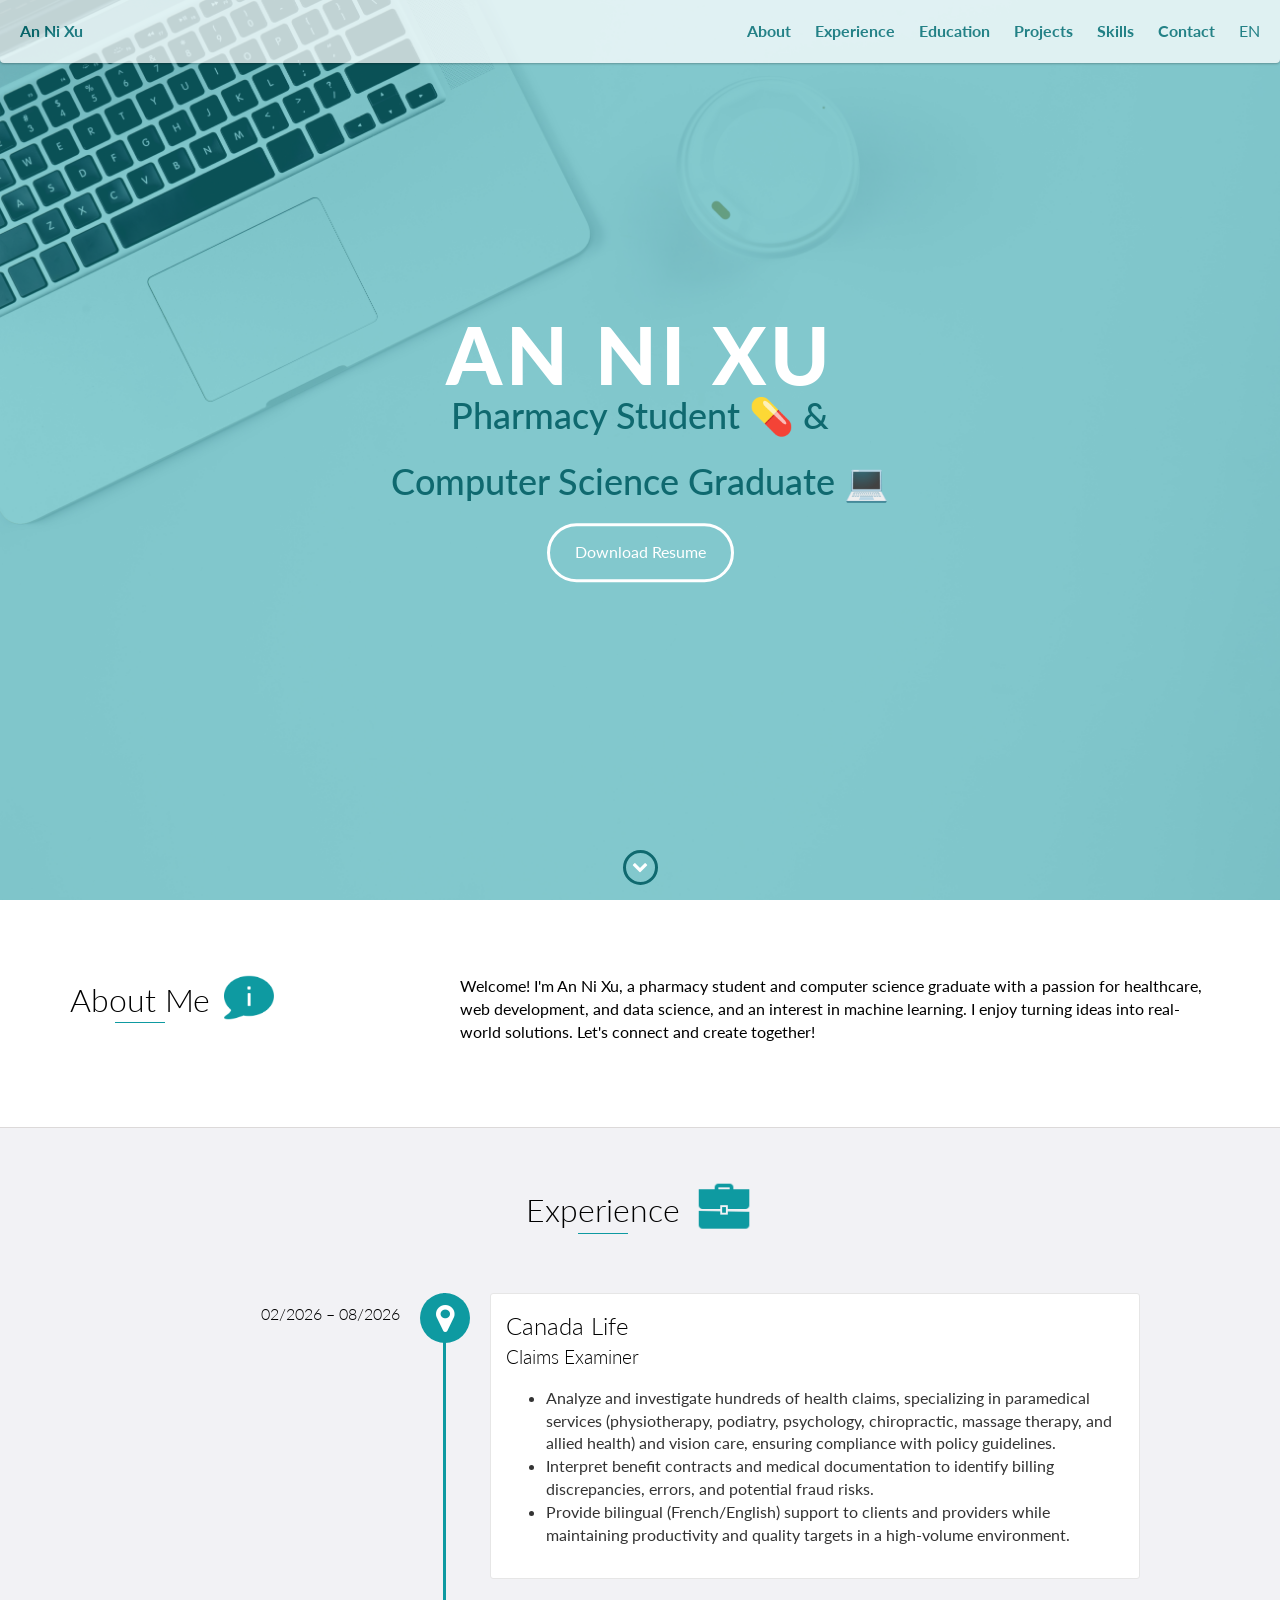
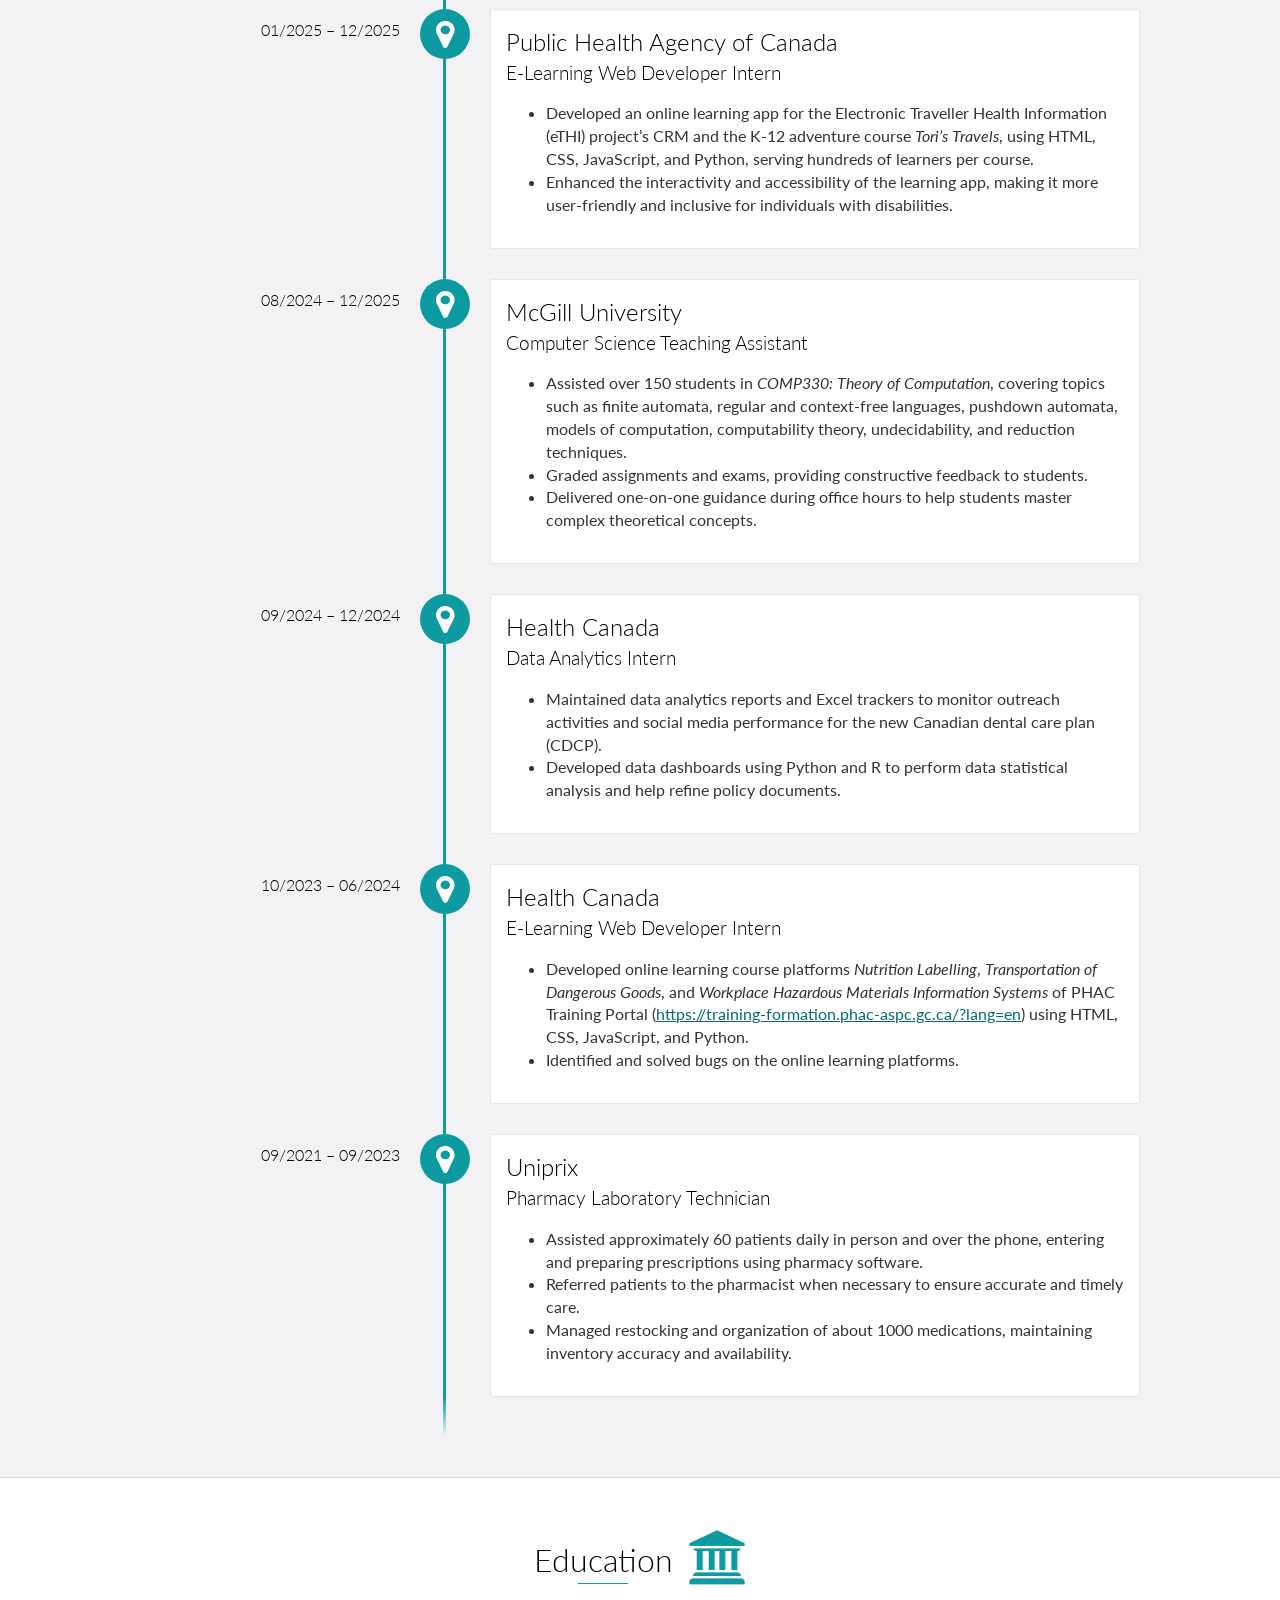
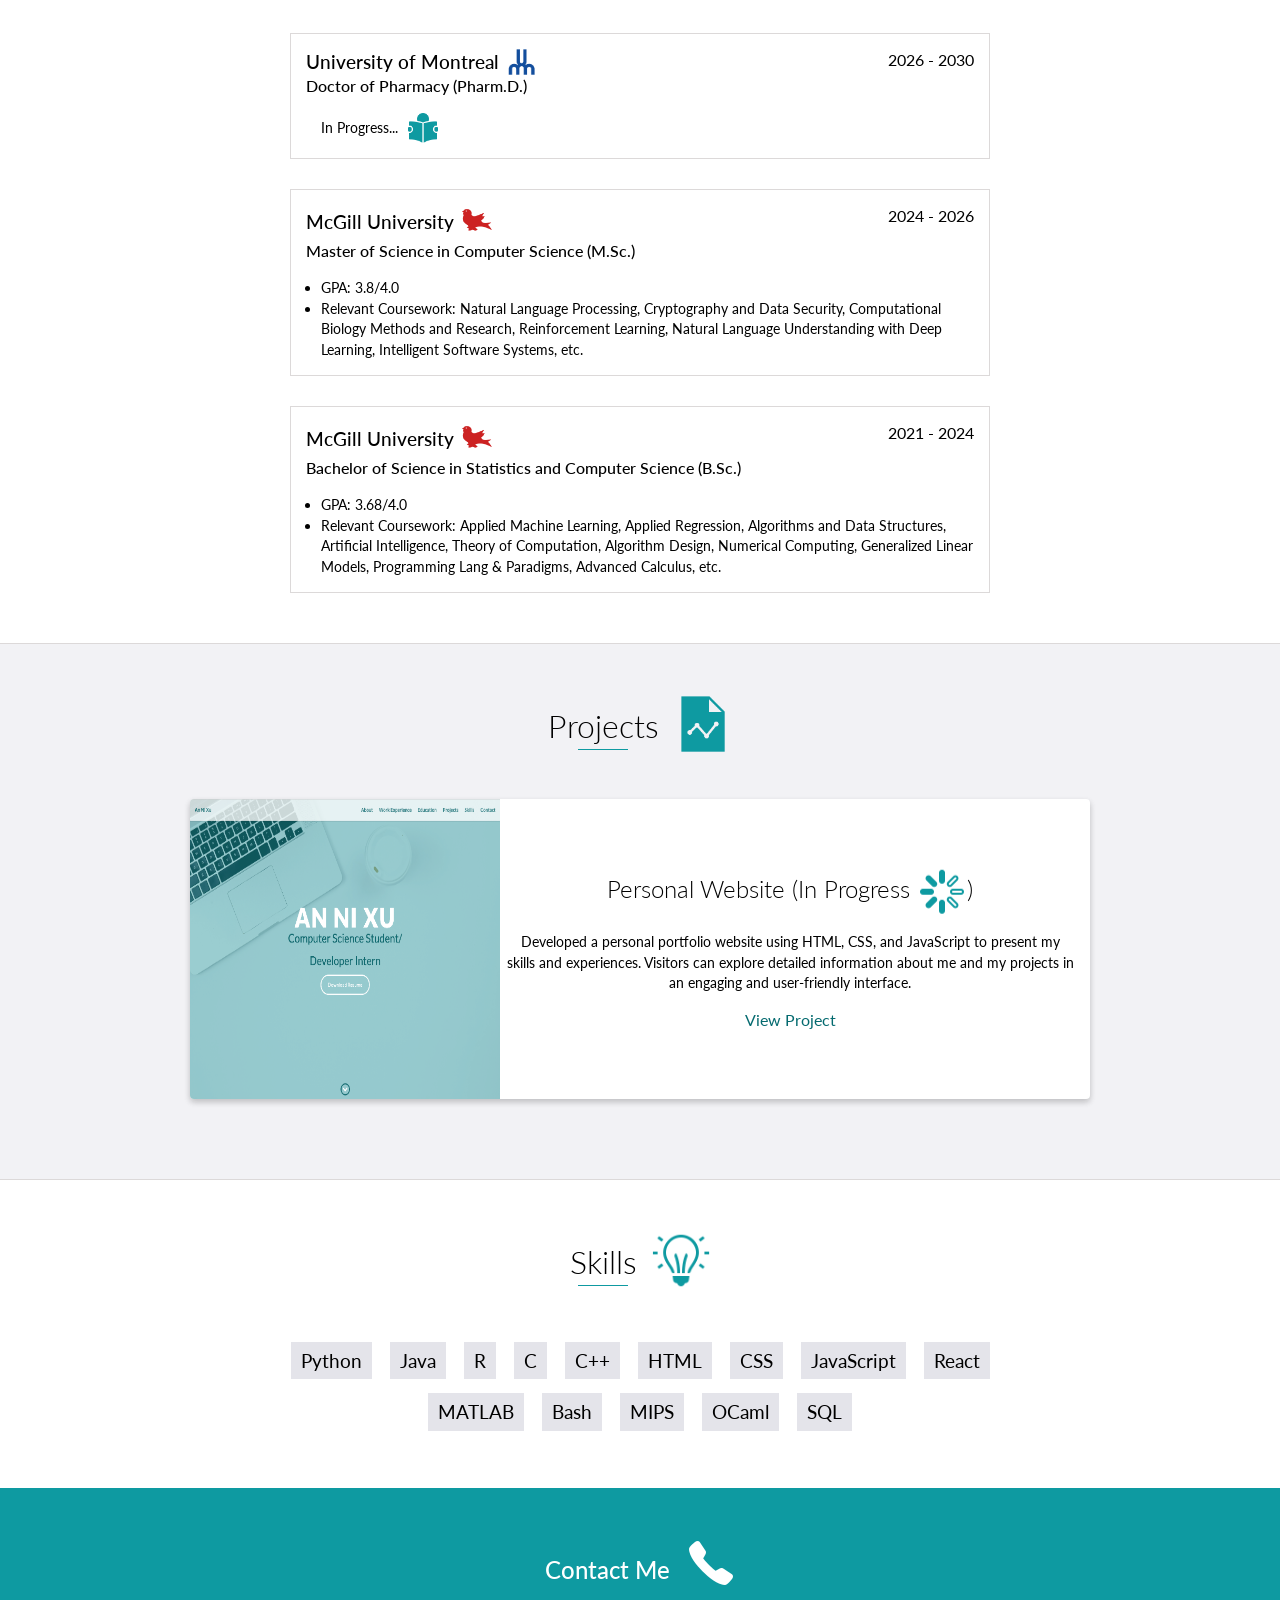
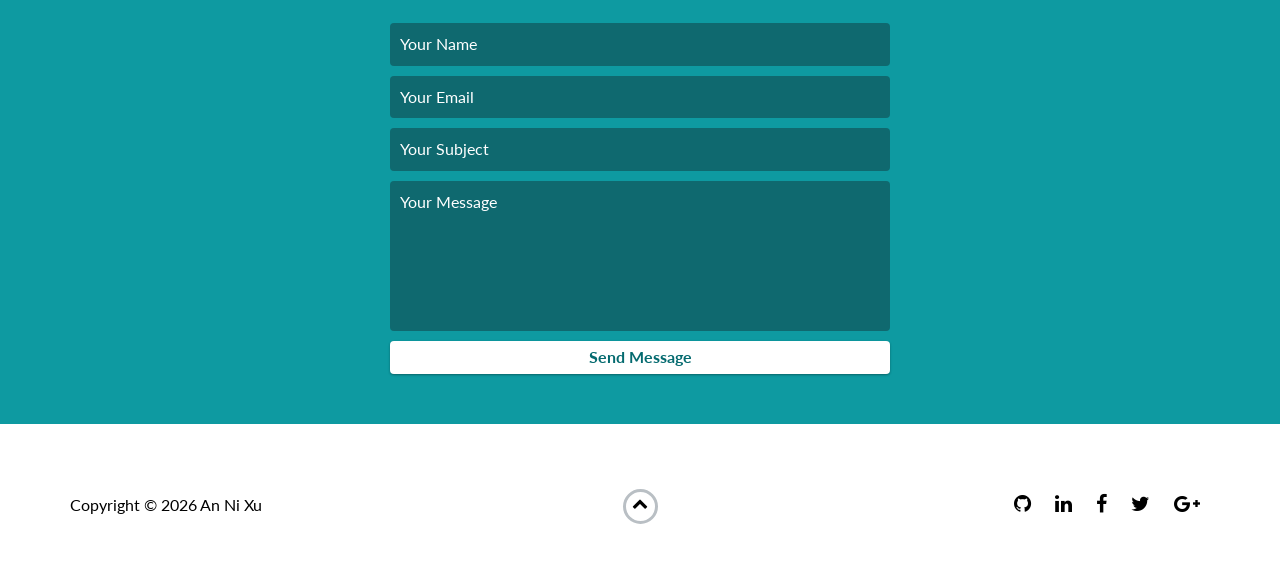
==== commit fcbec406: "emojis in the titles" ====
--- a/index.html
+++ b/index.html
@@ -67,8 +67,8 @@
     <div id="lead">
       <div id="lead-content">
         <h1>An Ni Xu</h1>
-        <h2 data-i18n="status1">Pharmacy Student &</h2>
-        <h2 data-i18n="status2">Computer Science Graduate</h2>
+        <h2 data-i18n="status1">Pharmacy Student 💊 &</h2>
+        <h2 data-i18n="status2">Computer Science Graduate 💻</h2>
         <a
           href="./pdfs/cv.pdf"
           target="_blank"
@@ -323,7 +323,7 @@
         >
         <ul>
           <li>GPA: 3.8/4.0</li>
-          <li>
+          <li data-i18n="master_coursework">
             Relevant Coursework: Natural Language Processing, Cryptography and
             Data Security, Computational Biology Methods and Research,
             Reinforcement Learning, Natural Language Understanding with Deep
@@ -355,7 +355,7 @@
         >
         <ul>
           <li>GPA: 3.68/4.0</li>
-          <li>
+          <li data-i18n="bachelor_coursework">
             Relevant Coursework: Applied Machine Learning, Applied Regression,
             Algorithms and Data Structures, Artificial Intelligence, Theory of
             Computation, Algorithm Design, Numerical Computing, Generalized
@@ -558,14 +558,16 @@
             <!-- End .project-image -->
             <div class="project-info">
               <h3>
-                Personal Website (In Progress
+                <span data-i18n="personal_website_in_progress"
+                  >Personal Website (In Progress</span
+                >
                 <img
                   src="images/in-progress-icon.png"
                   alt="Loading icon"
                   style="width: 50px; height: 50px"
                 />)
               </h3>
-              <p>
+              <p data-i18n="personal_website_description">
                 Developed a personal portfolio website using HTML, CSS, and
                 JavaScript to present my skills and experiences. Visitors can
                 explore detailed information about me and my projects in an
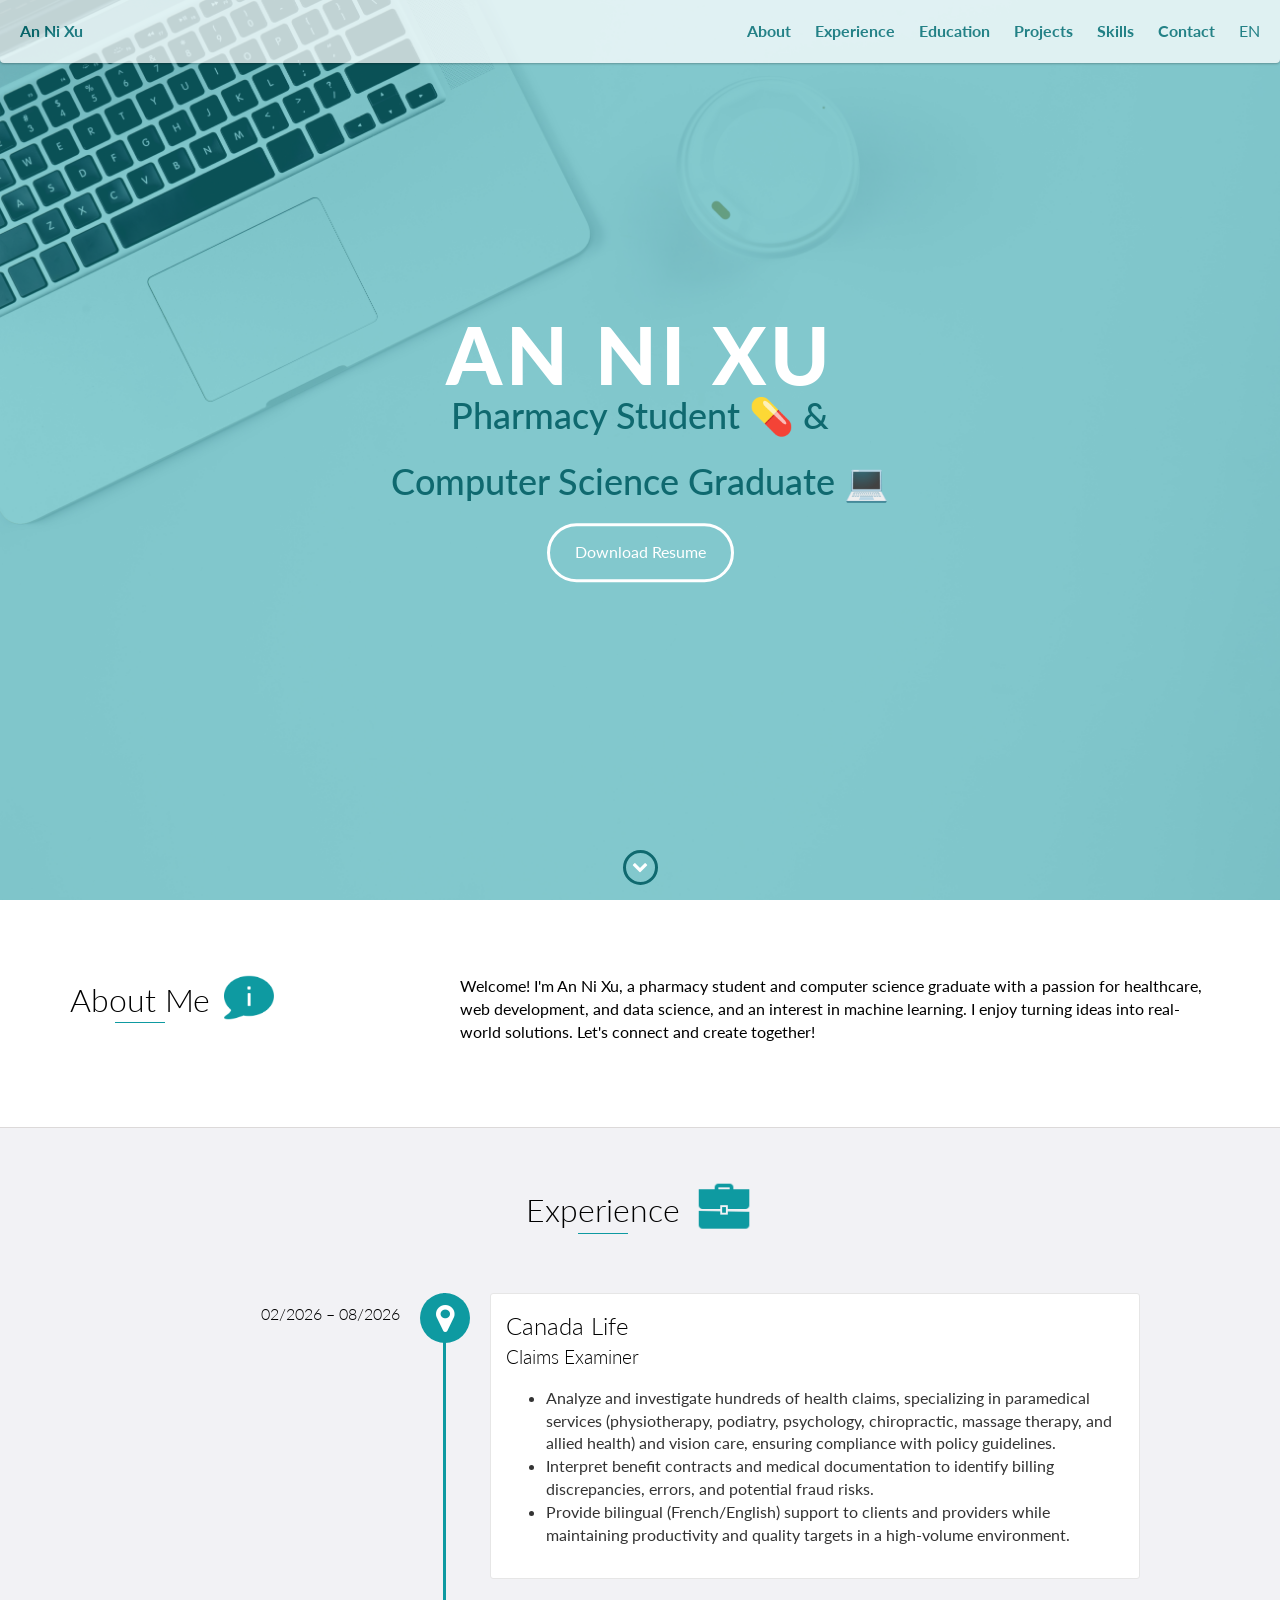
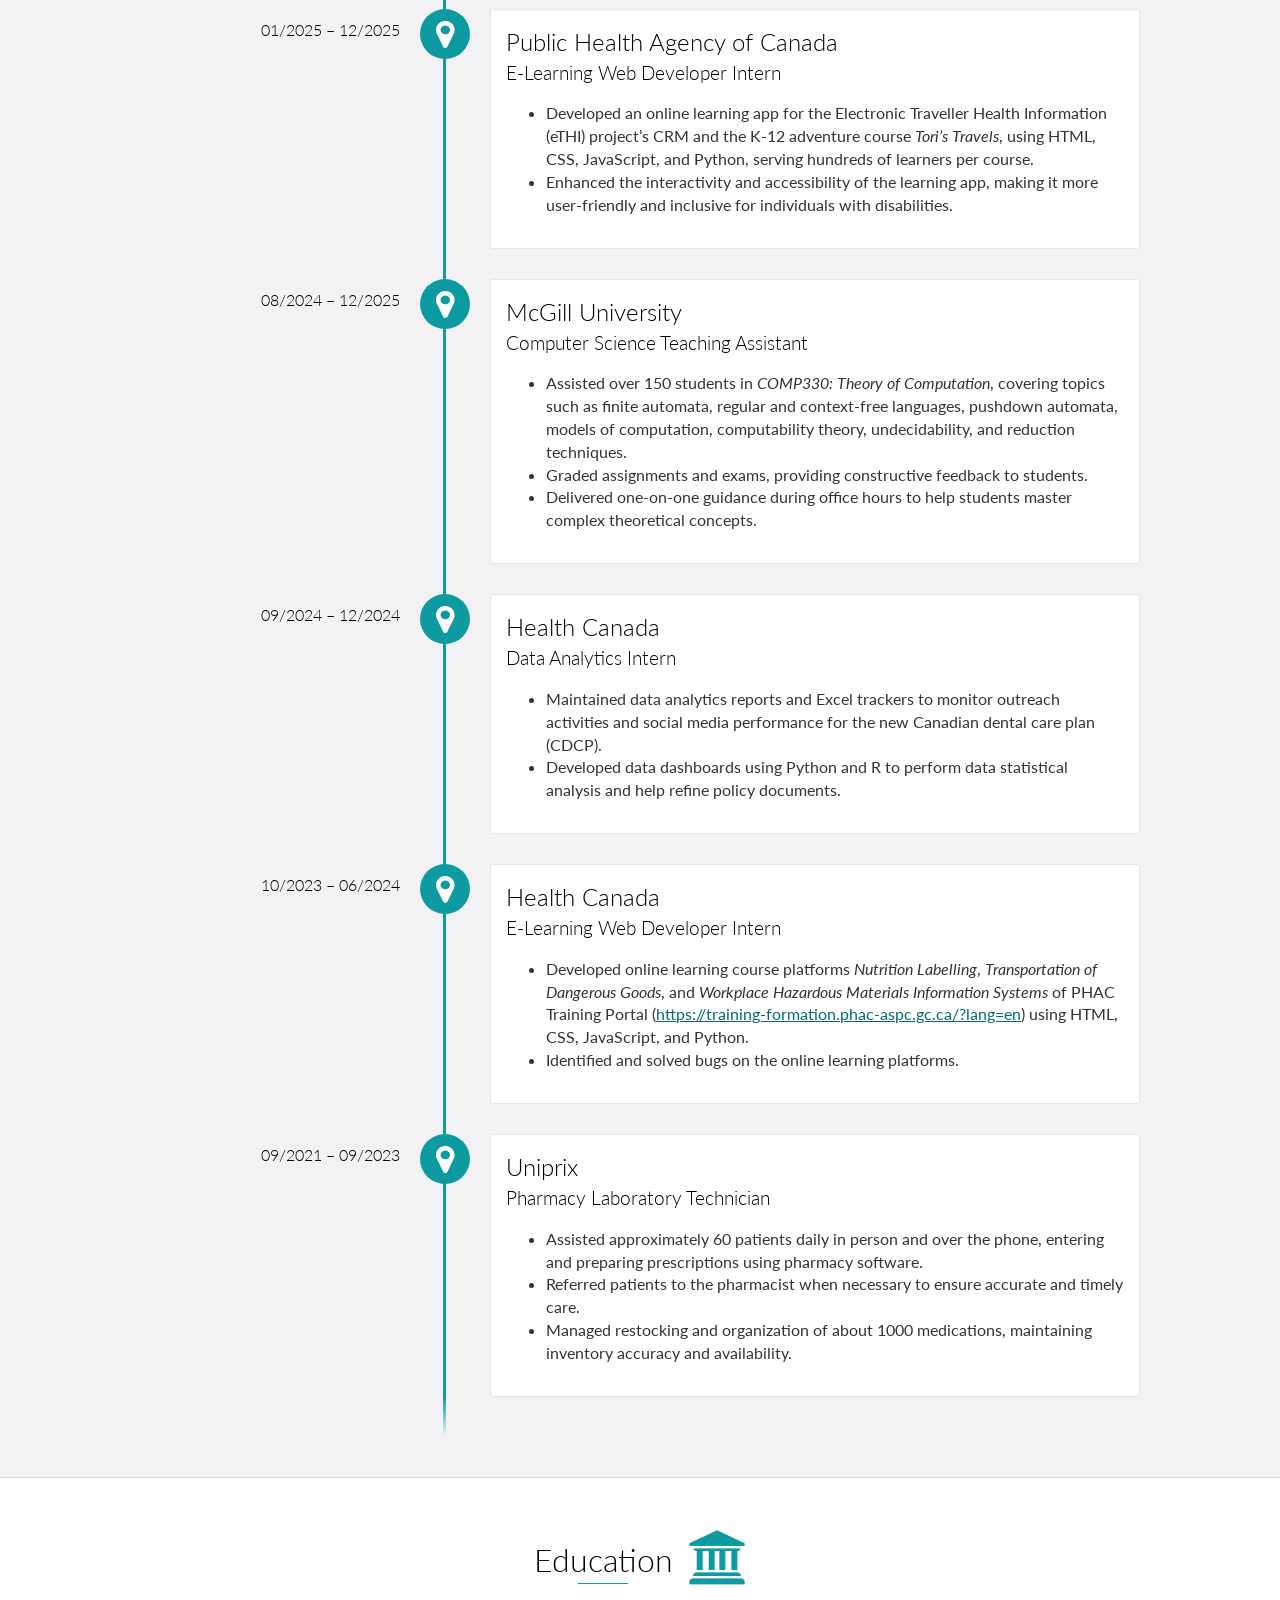
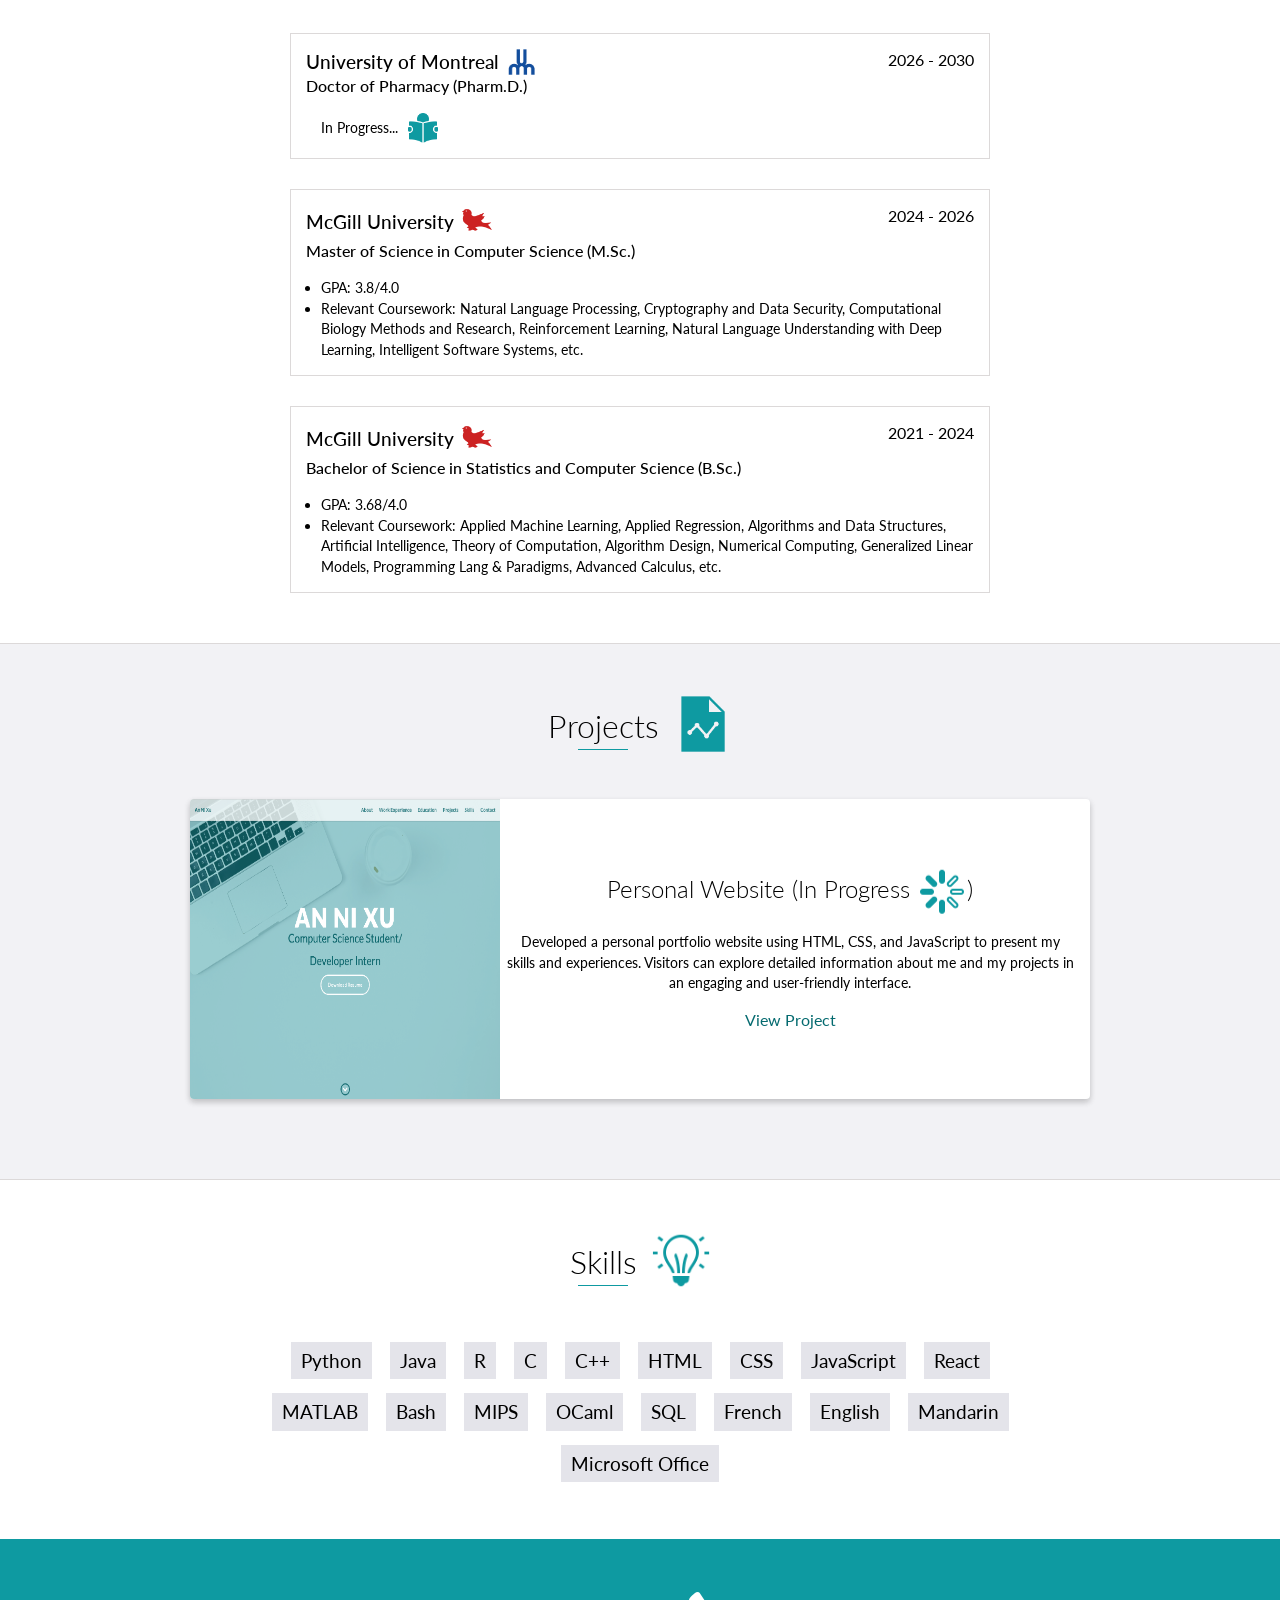
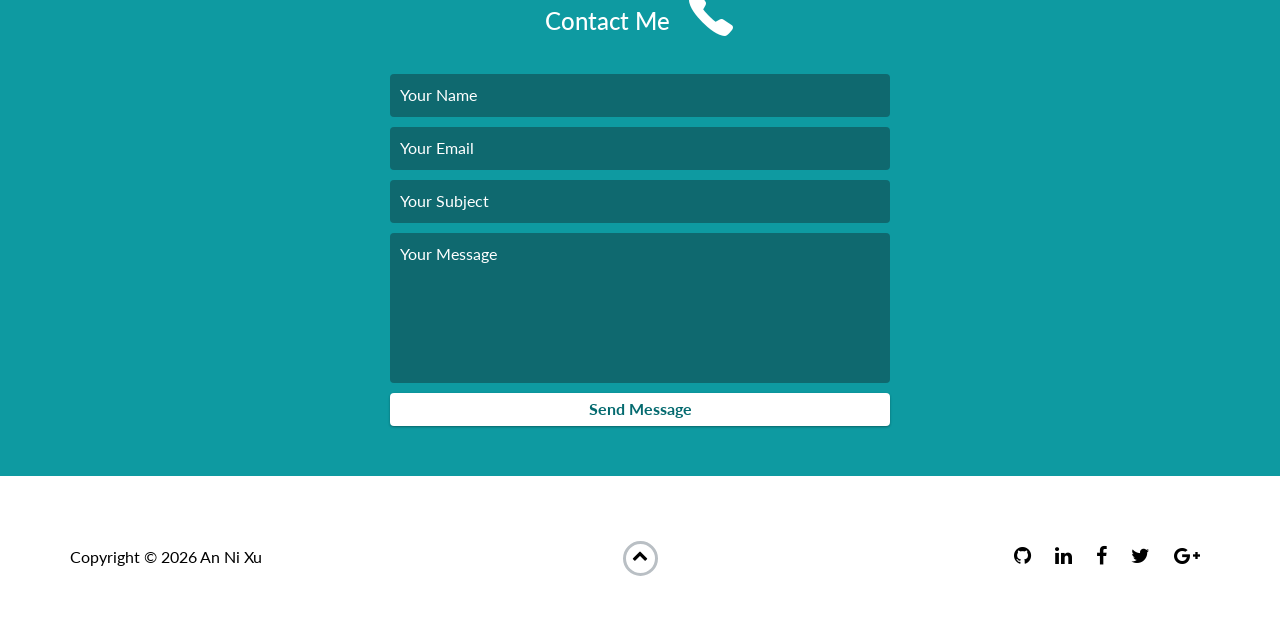
==== commit 8c41114c: "skills added" ====
--- a/index.html
+++ b/index.html
@@ -56,7 +56,6 @@
             ><strong data-i18n="nav_contact">Contact</strong></a
           >
         </li>
-
         <li class="language-switcher">
           <a href="#" id="language-toggle"><strong>EN</strong></a>
         </li>
@@ -613,6 +612,10 @@
         <li>MIPS</li>
         <li>OCaml</li>
         <li>SQL</li>
+        <li data-i18n="french">French</li>
+        <li data-i18n="english">English</li>
+        <li data-i18n="mandarin">Mandarin</li>
+        <li>Microsoft Office</li>
       </ul>
     </div>
 
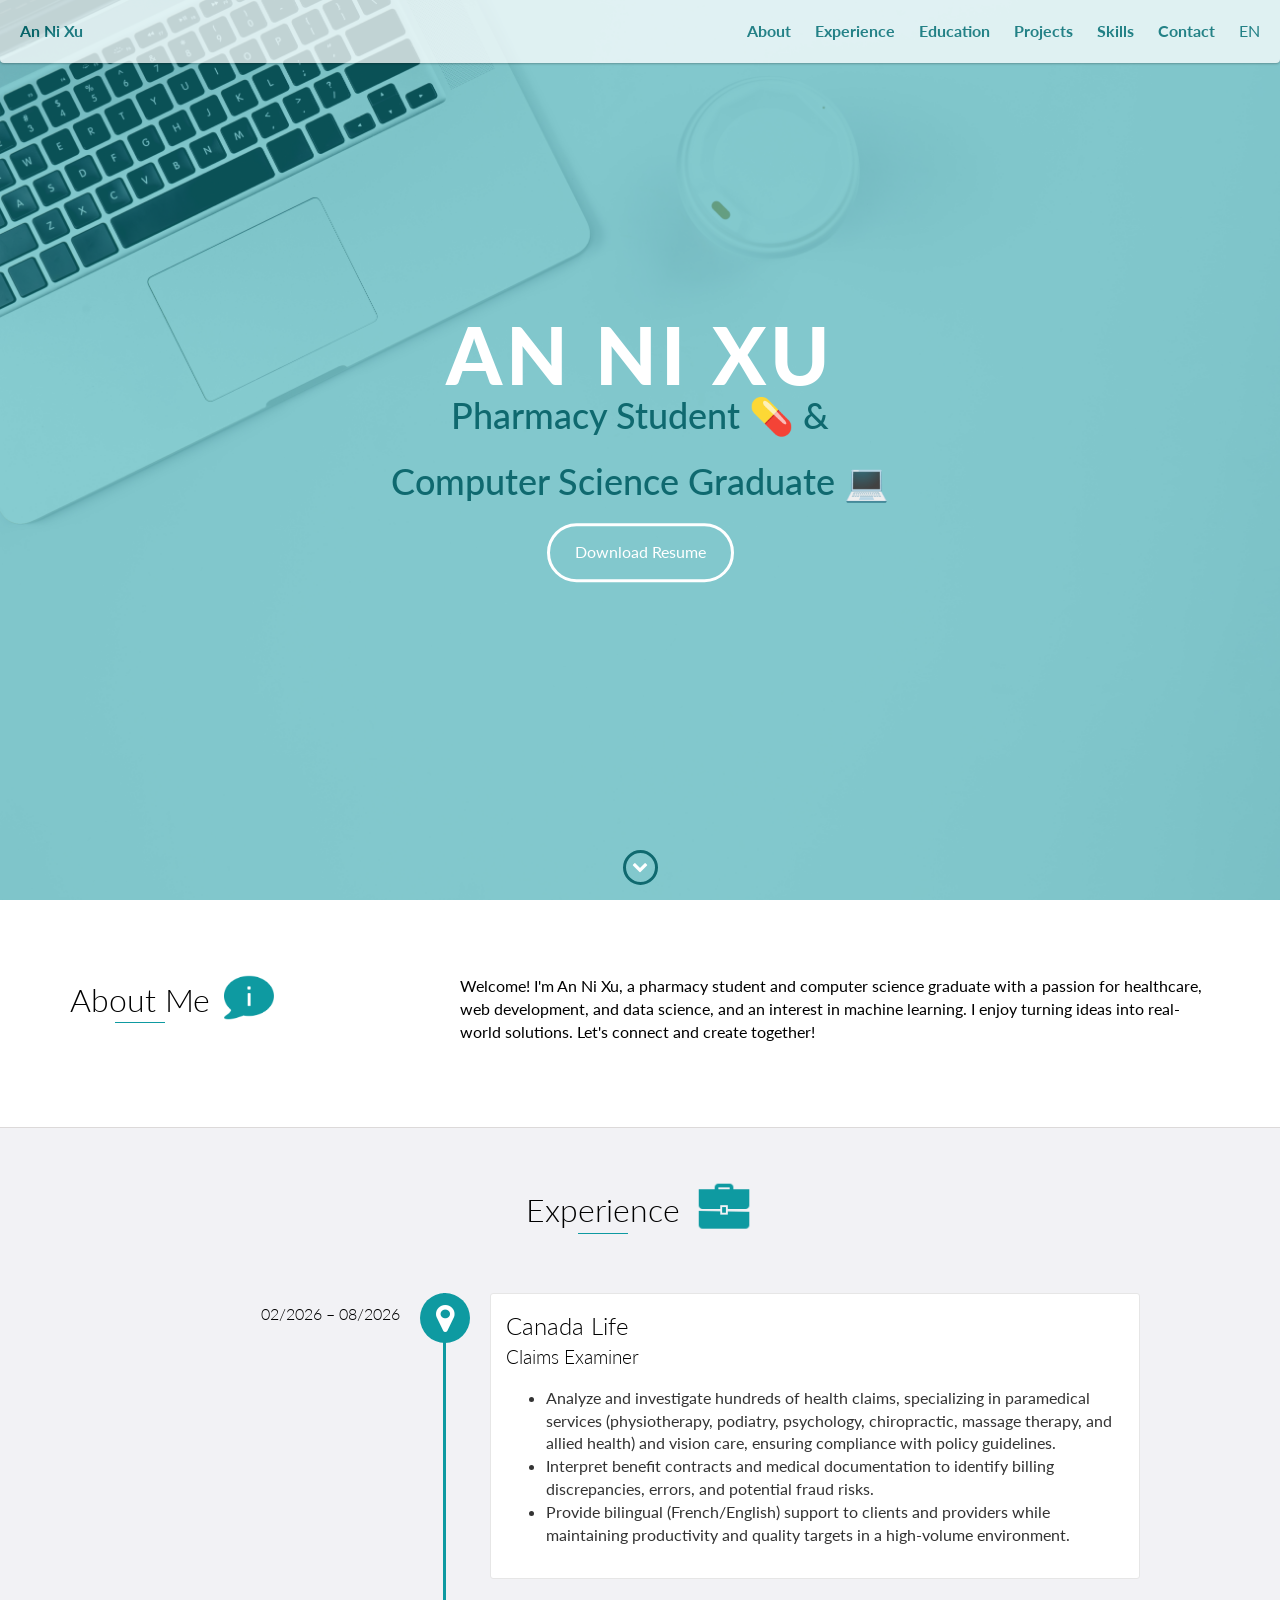
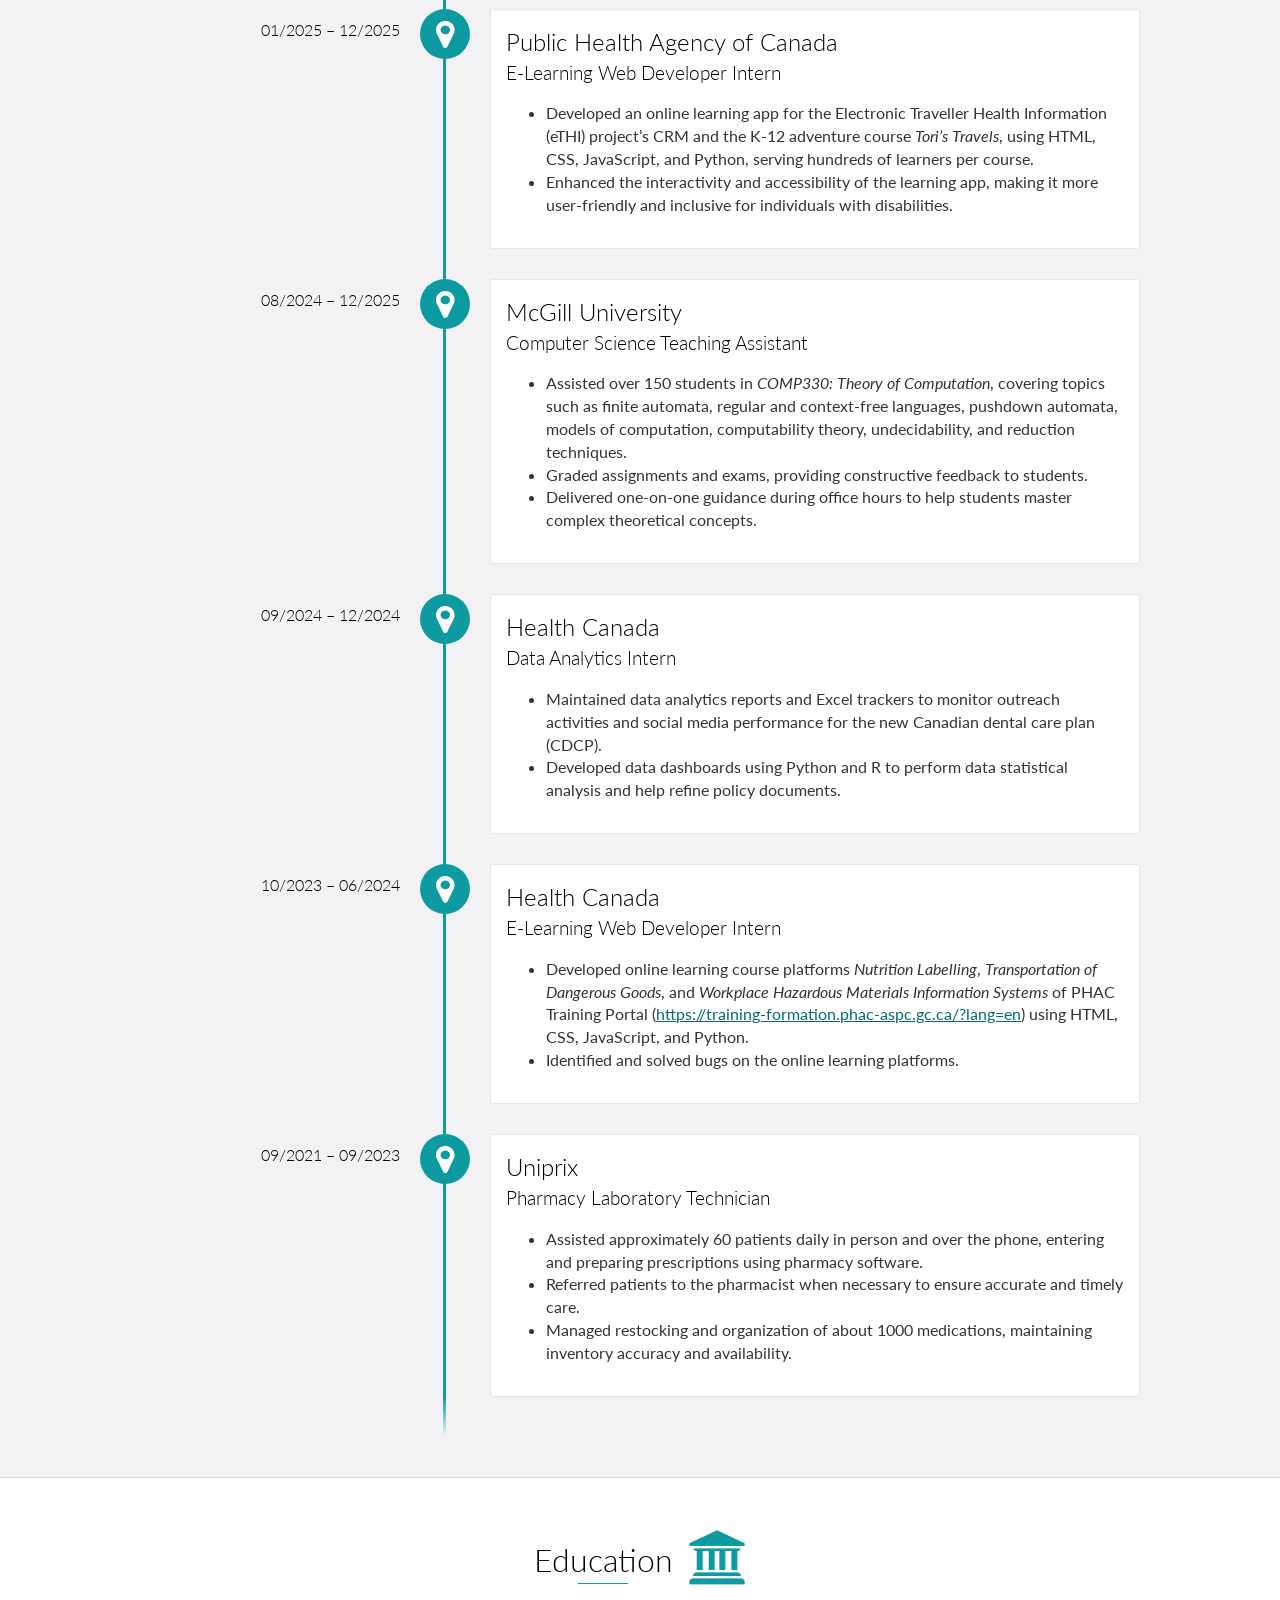
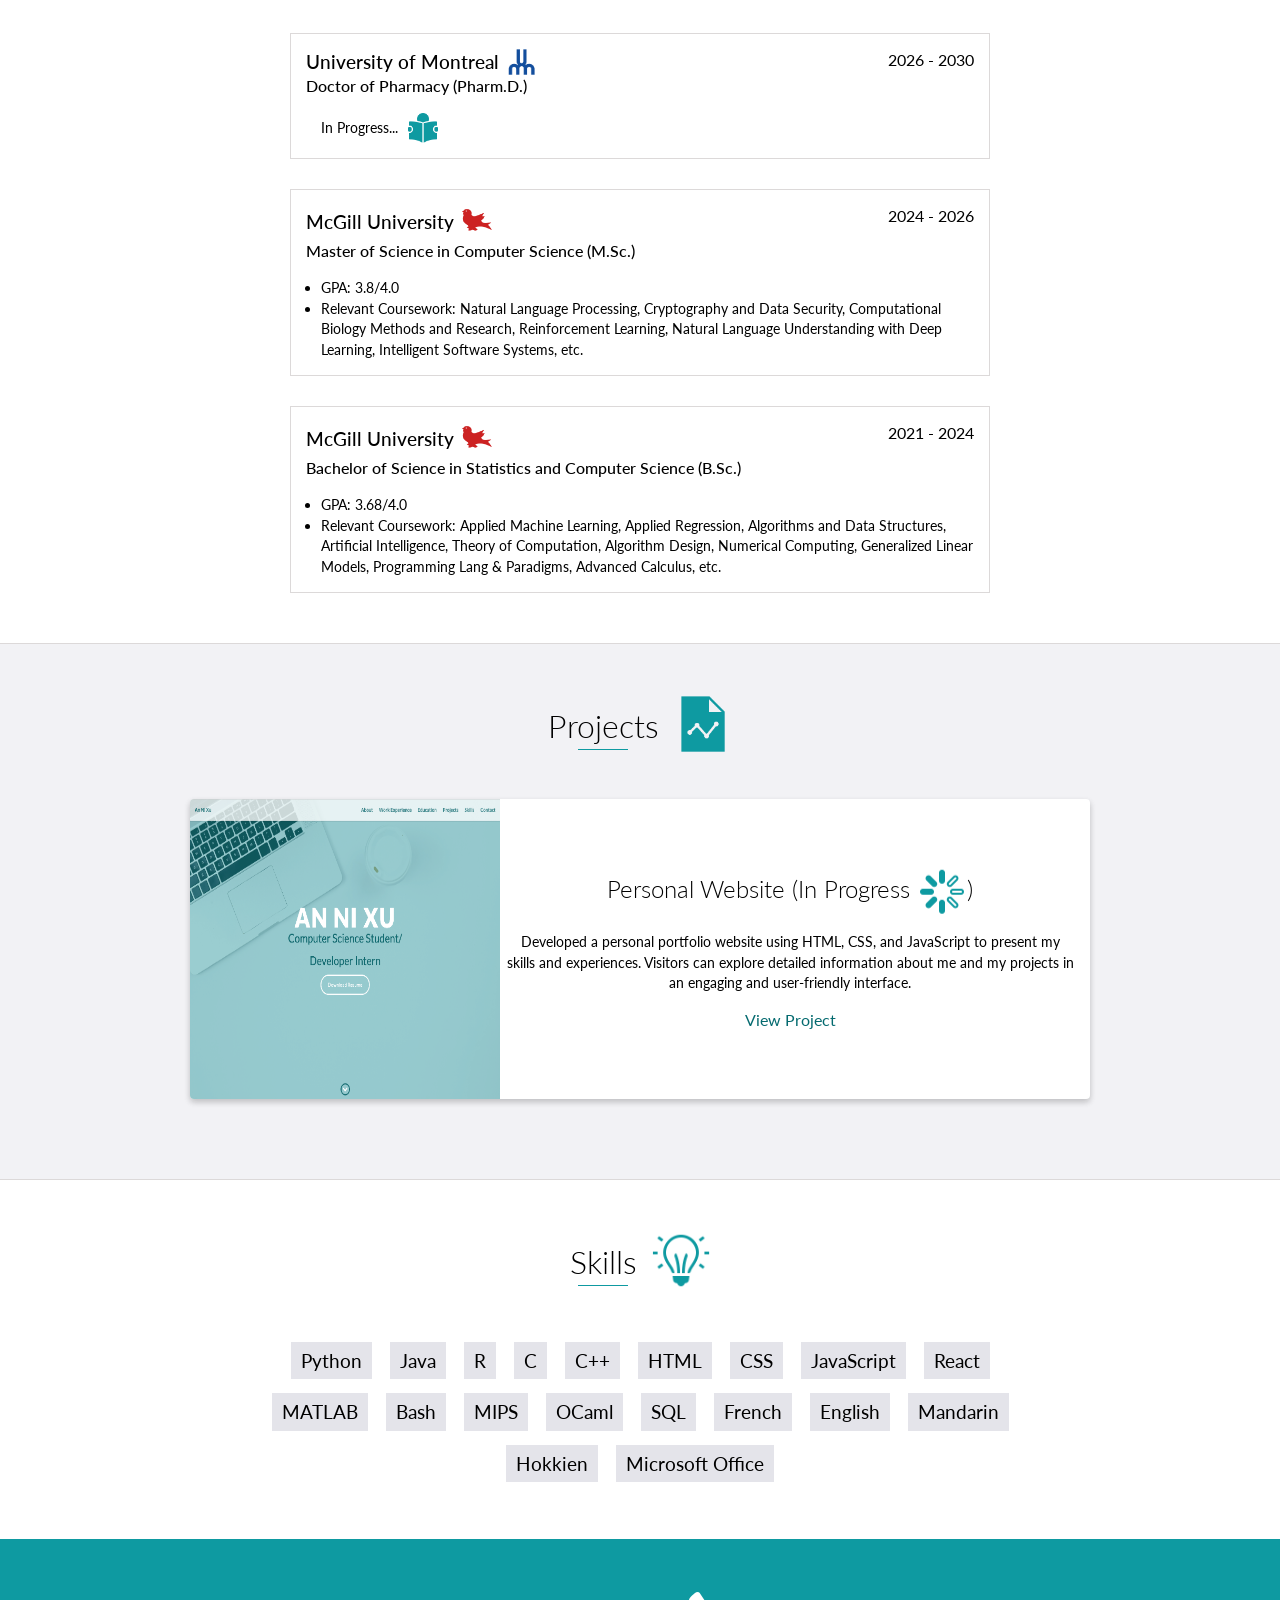
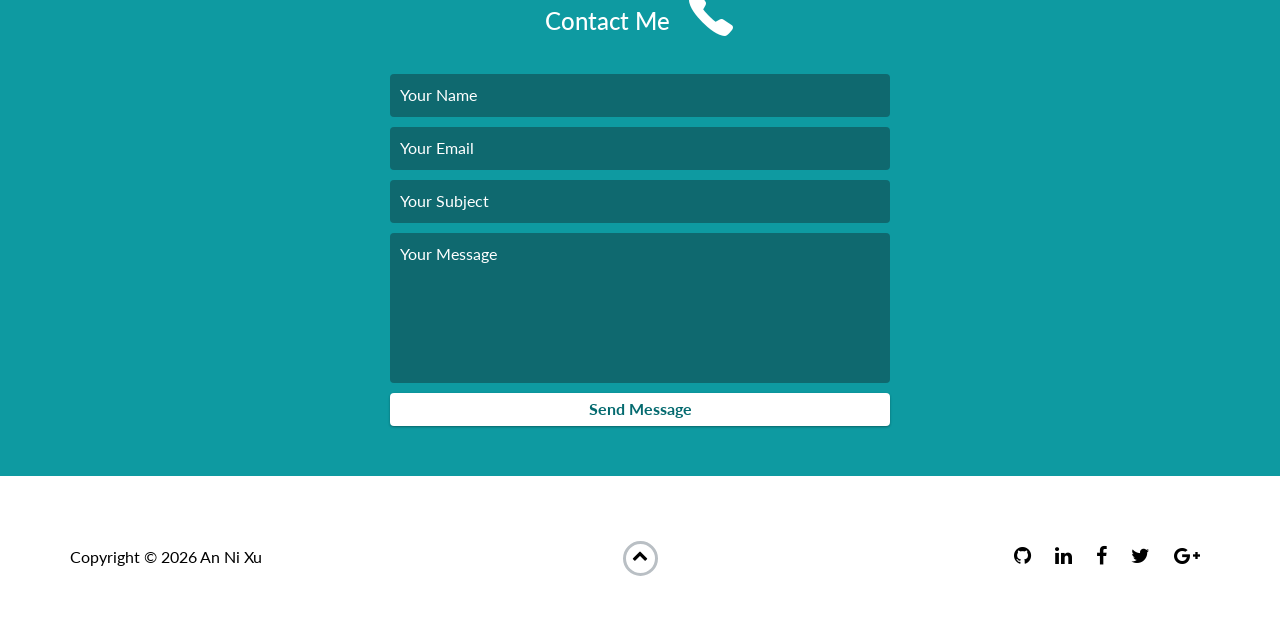
==== commit c9256390: "hokkien added" ====
--- a/index.html
+++ b/index.html
@@ -615,6 +615,7 @@
         <li data-i18n="french">French</li>
         <li data-i18n="english">English</li>
         <li data-i18n="mandarin">Mandarin</li>
+        <li>Hokkien</li>
         <li>Microsoft Office</li>
       </ul>
     </div>
